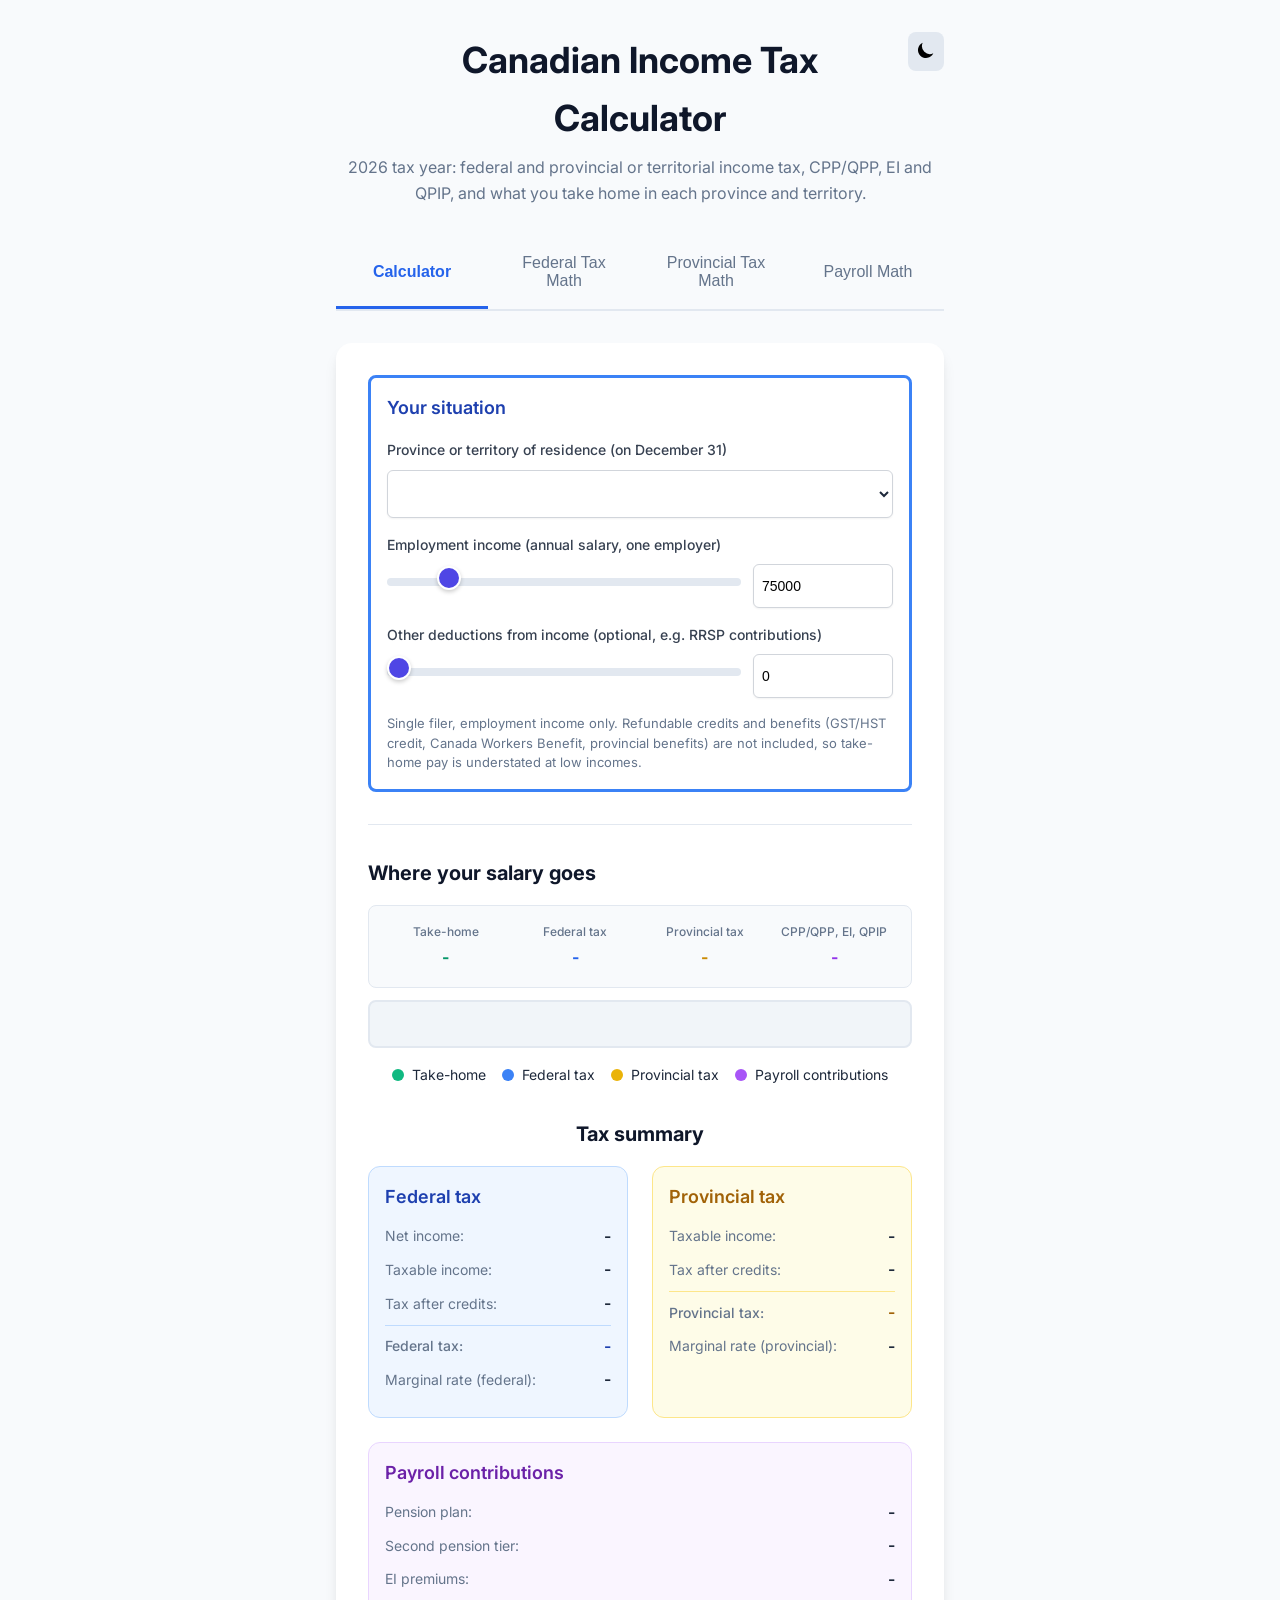
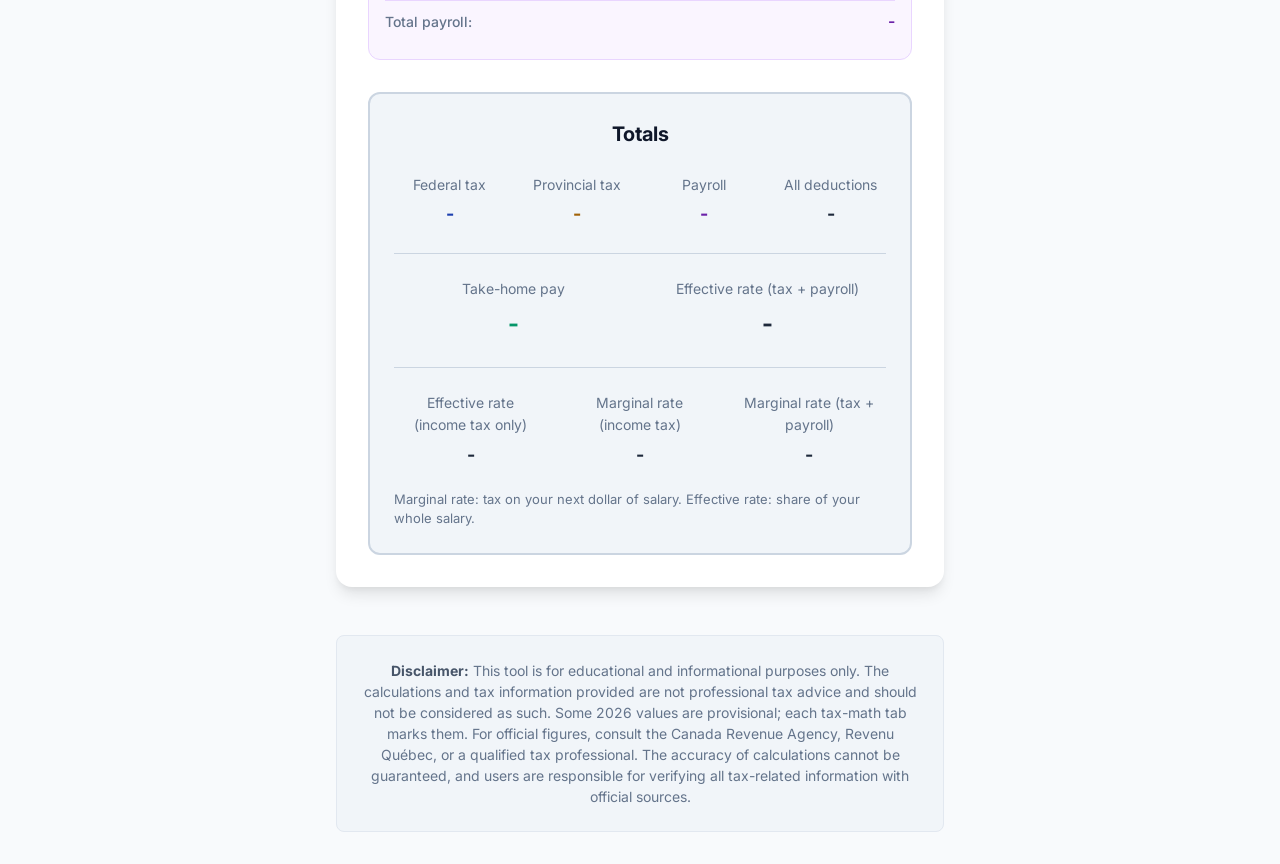
==== index.html @ 2ee5b30e "Rewrite the UI for the Canada 2026 calculator index.html, the UI modules and example.html are rebuil" ====
<!DOCTYPE html>
<html lang="en-CA">
<head>
    <meta charset="UTF-8">
    <meta name="viewport" content="width=device-width, initial-scale=1.0">
    <title>Canadian Income Tax Calculator, 2026 Tax Year</title>
    <link rel="icon" href="data:,">
    <link rel="stylesheet" href="styles.css">
    <link rel="preconnect" href="https://fonts.googleapis.com">
    <link rel="preconnect" href="https://fonts.gstatic.com" crossorigin>
    <link href="https://fonts.googleapis.com/css2?family=Inter:wght@400;500;600;700&display=swap" rel="stylesheet">
</head>
<body>

    <div class="container">

        <header class="header">
            <div class="absolute top-0 right-0">
                <button id="theme-toggle" class="theme-toggle" aria-label="Toggle dark mode">
                    <svg id="theme-toggle-dark-icon" class="w-5 h-5" fill="currentColor" viewBox="0 0 20 20" xmlns="http://www.w3.org/2000/svg">
                        <path d="M17.293 13.293A8 8 0 016.707 2.707a8.001 8.001 0 1010.586 10.586z"></path>
                    </svg>
                    <svg id="theme-toggle-light-icon" class="hidden" fill="currentColor" viewBox="0 0 20 20" xmlns="http://www.w3.org/2000/svg">
                        <path fill-rule="evenodd" d="M10 2a1 1 0 011 1v1a1 1 0 11-2 0V3a1 1 0 011-1zm4 8a4 4 0 11-8 0 4 4 0 018 0zm-.464 4.95l.707.707a1 1 0 001.414-1.414l-.707-.707a1 1 0 00-1.414 1.414zm2.12-10.607a1 1 0 010 1.414l-.706.707a1 1 0 11-1.414-1.414l.707-.707a1 1 0 011.414 0zM17 11a1 1 0 100-2h-1a1 1 0 100 2h1zm-7 4a1 1 0 011 1v1a1 1 0 11-2 0v-1a1 1 0 011-1zM5.05 6.464A1 1 0 106.465 5.05l-.708-.707a1 1 0 00-1.414 1.414l.707.707zm1.414 8.486l-.707.707a1 1 0 01-1.414-1.414l.707-.707a1 1 0 011.414 1.414zM4 11a1 1 0 100-2H3a1 1 0 000 2h1z" clip-rule="evenodd"></path>
                    </svg>
                </button>
            </div>
            <h1 class="main-title">Canadian Income Tax Calculator</h1>
            <p class="subtitle">2026 tax year: federal and provincial or territorial income tax, CPP/QPP, EI and QPIP, and what you take home in each province and territory.</p>
        </header>

        <!-- TAB NAVIGATION: ids are built from TAB_NAMES in js/tabManager.js -->
        <nav class="tab-navigation" role="tablist">
            <button id="calculator-tab" class="tab-button active" role="tab" aria-selected="true">Calculator</button>
            <button id="federal-math-tab" class="tab-button" role="tab" aria-selected="false">Federal Tax Math</button>
            <button id="provincial-math-tab" class="tab-button" role="tab" aria-selected="false">Provincial Tax Math</button>
            <button id="payroll-math-tab" class="tab-button" role="tab" aria-selected="false">Payroll Math</button>
        </nav>

        <main class="main-content">
            <div id="app-error" class="error-banner hidden" role="alert"></div>

            <!-- TAB: CALCULATOR -->
            <div id="calculator-content" class="tab-content active" role="tabpanel">
                <div class="controls-section">
                    <div class="tax-section federal-section">
                        <h3 class="section-title federal-title">Your situation</h3>

                        <div class="input-group">
                            <label for="province-select" class="control-label">Province or territory of residence (on December 31)</label>
                            <select id="province-select" class="select-input"></select>
                        </div>

                        <div class="input-group">
                            <label for="income-input" class="control-label">Employment income (annual salary, one employer)</label>
                            <div class="input-row">
                                <input id="income-slider" type="range" min="0" max="500000" step="1000" value="75000" class="slider" aria-label="Employment income slider">
                                <input id="income-input" type="number" min="0" step="1000" value="75000" class="number-input" inputmode="numeric">
                            </div>
                        </div>

                        <div class="input-group">
                            <label for="deductions-input" class="control-label">Other deductions from income (optional, e.g. RRSP contributions)</label>
                            <div class="input-row">
                                <input id="deductions-slider" type="range" min="0" max="100000" step="500" value="0" class="slider" aria-label="Other deductions slider">
                                <input id="deductions-input" type="number" min="0" step="500" value="0" class="number-input" inputmode="numeric">
                            </div>
                        </div>
                        <p class="note-text">Single filer, employment income only. Refundable credits and benefits (GST/HST credit, Canada Workers Benefit, provincial benefits) are not included, so take-home pay is understated at low incomes.</p>
                    </div>
                </div>

                <!-- VISUALIZATION -->
                <div class="visualization-section">
                    <h2 class="section-heading">Where your salary goes</h2>
                    <div class="percentage-display">
                        <div class="percentage-item">
                            <span class="percentage-label">Take-home</span>
                            <span id="pct-take-home" class="percentage-value">-</span>
                        </div>
                        <div class="percentage-item">
                            <span class="percentage-label">Federal tax</span>
                            <span id="pct-federal" class="percentage-value">-</span>
                        </div>
                        <div class="percentage-item">
                            <span id="pct-provincial-label" class="percentage-label">Provincial tax</span>
                            <span id="pct-provincial" class="percentage-value">-</span>
                        </div>
                        <div class="percentage-item">
                            <span class="percentage-label">CPP/QPP, EI, QPIP</span>
                            <span id="pct-payroll" class="percentage-value">-</span>
                        </div>
                    </div>
                    <div class="tax-bar-container">
                        <div id="bar-take-home" class="tax-bar bar-take-home" title="Take-home pay"></div>
                        <div id="bar-federal" class="tax-bar bar-federal" title="Federal tax"></div>
                        <div id="bar-provincial" class="tax-bar bar-provincial" title="Provincial or territorial tax"></div>
                        <div id="bar-payroll" class="tax-bar bar-payroll" title="Payroll contributions"></div>
                    </div>
                    <div class="legend">
                        <div class="legend-item"><span class="legend-color bar-take-home"></span>Take-home</div>
                        <div class="legend-item"><span class="legend-color bar-federal"></span>Federal tax</div>
                        <div class="legend-item"><span class="legend-color bar-provincial"></span><span id="legend-provincial-name">Provincial tax</span></div>
                        <div class="legend-item"><span class="legend-color bar-payroll"></span>Payroll contributions</div>
                    </div>
                </div>

                <!-- SUMMARY -->
                <div>
                    <h2 class="section-heading" style="text-align: center;">Tax summary</h2>
                    <div class="summary-grid">
                        <div class="summary-card federal-summary">
                            <h3 class="summary-title federal-title">Federal tax</h3>
                            <div class="summary-row">
                                <span class="summary-label">Net income:</span>
                                <span id="sum-fed-net-income" class="summary-value">-</span>
                            </div>
                            <div class="summary-row">
                                <span class="summary-label">Taxable income:</span>
                                <span id="sum-fed-taxable" class="summary-value">-</span>
                            </div>
                            <div class="summary-row">
                                <span class="summary-label">Tax after credits:</span>
                                <span id="sum-fed-after-credits" class="summary-value">-</span>
                            </div>
                            <div id="sum-fed-abatement-row" class="summary-row hidden">
                                <span class="summary-label">Quebec abatement:</span>
                                <span id="sum-fed-abatement" class="summary-value">-</span>
                            </div>
                            <div class="summary-row summary-divider federal-divider">
                                <span id="sum-fed-tax-label" class="summary-label summary-label-strong">Federal tax:</span>
                                <span id="sum-fed-tax" class="summary-value federal-title">-</span>
                            </div>
                            <div class="summary-row">
                                <span class="summary-label">Marginal rate (federal):</span>
                                <span id="sum-fed-marginal" class="summary-value">-</span>
                            </div>
                        </div>

                        <div class="summary-card provincial-summary">
                            <h3 id="sum-prov-title" class="summary-title provincial-title">Provincial tax</h3>
                            <div class="summary-row">
                                <span class="summary-label">Taxable income:</span>
                                <span id="sum-prov-taxable" class="summary-value">-</span>
                            </div>
                            <div class="summary-row">
                                <span class="summary-label">Tax after credits:</span>
                                <span id="sum-prov-after-credits" class="summary-value">-</span>
                            </div>
                            <div id="sum-prov-surtax-row" class="summary-row hidden">
                                <span class="summary-label">Surtax:</span>
                                <span id="sum-prov-surtax" class="summary-value">-</span>
                            </div>
                            <div id="sum-prov-reductions-list"></div>
                            <div id="sum-prov-health-row" class="summary-row hidden">
                                <span id="sum-prov-health-label" class="summary-label">Health premium:</span>
                                <span id="sum-prov-health" class="summary-value">-</span>
                            </div>
                            <div class="summary-row summary-divider provincial-divider">
                                <span id="sum-prov-tax-label" class="summary-label summary-label-strong">Provincial tax:</span>
                                <span id="sum-prov-tax" class="summary-value provincial-title">-</span>
                            </div>
                            <div class="summary-row">
                                <span class="summary-label">Marginal rate (provincial):</span>
                                <span id="sum-prov-marginal" class="summary-value">-</span>
                            </div>
                        </div>

                        <div class="summary-card payroll-summary">
                            <h3 class="summary-title payroll-title">Payroll contributions</h3>
                            <div class="summary-row">
                                <span id="sum-pension-label" class="summary-label">Pension plan:</span>
                                <span id="sum-pension" class="summary-value">-</span>
                            </div>
                            <div class="summary-row">
                                <span id="sum-pension2-label" class="summary-label">Second pension tier:</span>
                                <span id="sum-pension2" class="summary-value">-</span>
                            </div>
                            <div class="summary-row">
                                <span class="summary-label">EI premiums:</span>
                                <span id="sum-ei" class="summary-value">-</span>
                            </div>
                            <div id="sum-qpip-row" class="summary-row hidden">
                                <span class="summary-label">QPIP premiums:</span>
                                <span id="sum-qpip" class="summary-value">-</span>
                            </div>
                            <div class="summary-row summary-divider payroll-divider">
                                <span class="summary-label summary-label-strong">Total payroll:</span>
                                <span id="sum-payroll-total" class="summary-value payroll-title">-</span>
                            </div>
                        </div>
                    </div>

                    <div class="total-summary">
                        <h3 class="section-heading" style="text-align: center; margin-bottom: 1rem;">Totals</h3>
                        <div class="total-grid">
                            <div class="total-item">
                                <p class="total-label">Federal tax</p>
                                <p id="total-federal" class="total-value federal-title">-</p>
                            </div>
                            <div class="total-item">
                                <p id="total-provincial-label" class="total-label">Provincial tax</p>
                                <p id="total-provincial" class="total-value provincial-title">-</p>
                            </div>
                            <div class="total-item">
                                <p class="total-label">Payroll</p>
                                <p id="total-payroll" class="total-value payroll-title">-</p>
                            </div>
                            <div class="total-item">
                                <p class="total-label">All deductions</p>
                                <p id="total-deductions" class="total-value">-</p>
                            </div>
                        </div>
                        <div class="total-main">
                            <div class="total-main-item">
                                <p class="total-label">Take-home pay</p>
                                <p id="total-take-home" class="total-main-value take-home-value">-</p>
                            </div>
                            <div class="total-main-item">
                                <p class="total-label">Effective rate (tax + payroll)</p>
                                <p id="total-effective-rate" class="total-main-value">-</p>
                            </div>
                        </div>
                        <div class="total-grid rates-grid">
                            <div class="total-item">
                                <p class="total-label">Effective rate (income tax only)</p>
                                <p id="total-effective-income-tax-rate" class="total-value">-</p>
                            </div>
                            <div class="total-item">
                                <p class="total-label">Marginal rate (income tax)</p>
                                <p id="total-marginal-rate" class="total-value">-</p>
                            </div>
                            <div class="total-item">
                                <p class="total-label">Marginal rate (tax + payroll)</p>
                                <p id="total-marginal-rate-payroll" class="total-value">-</p>
                            </div>
                        </div>
                        <p class="note-text">Marginal rate: tax on your next dollar of salary. Effective rate: share of your whole salary.</p>
                    </div>
                </div>
            </div>

            <!-- TAB: FEDERAL TAX MATH -->
            <div id="federal-math-content" class="tab-content" role="tabpanel">
                <div class="math-section">
                    <h2 id="fed-math-title" class="section-heading" style="text-align: center;">Federal tax math</h2>
                    <div id="fed-flags" class="flag-note hidden"></div>
                    <div id="fed-steps" class="calculation-container"></div>

                    <div class="bracket-table-container federal-table">
                        <h3>Deductions from income</h3>
                        <div class="table-wrapper">
                            <table class="bracket-table">
                                <thead><tr><th>Deduction</th><th>Amount</th></tr></thead>
                                <tbody id="fed-deductions-table"></tbody>
                                <tfoot><tr class="total-row"><td><strong>Total</strong></td><td id="fed-deductions-total">-</td></tr></tfoot>
                            </table>
                        </div>
                    </div>

                    <div class="bracket-table-container federal-table">
                        <h3>Federal tax brackets</h3>
                        <div class="table-wrapper">
                            <table class="bracket-table">
                                <thead><tr><th>From</th><th>To</th><th>Rate</th><th>Income in bracket</th><th>Tax</th></tr></thead>
                                <tbody id="fed-bracket-table"></tbody>
                                <tfoot><tr class="total-row"><td colspan="3"><strong>Totals</strong></td><td id="fed-bracket-total-income">-</td><td id="fed-bracket-total-tax">-</td></tr></tfoot>
                            </table>
                        </div>
                    </div>

                    <div class="bracket-table-container federal-table">
                        <h3>Non-refundable tax credits</h3>
                        <div class="table-wrapper">
                            <table class="bracket-table">
                                <thead><tr><th>Credit</th><th>Amount</th><th>Rate</th><th>Credit</th></tr></thead>
                                <tbody id="fed-credits-table"></tbody>
                                <tfoot><tr class="total-row"><td colspan="3"><strong>Total credits</strong></td><td id="fed-credits-total">-</td></tr></tfoot>
                            </table>
                        </div>
                    </div>

                    <div id="fed-extras"></div>

                    <div class="total-summary">
                        <div class="total-main">
                            <div class="total-main-item">
                                <p class="total-label">Federal tax</p>
                                <p id="fed-net-tax" class="total-main-value federal-title">-</p>
                            </div>
                            <div class="total-main-item">
                                <p class="total-label">Federal marginal rate</p>
                                <p id="fed-marginal-rate" class="total-main-value">-</p>
                            </div>
                        </div>
                    </div>
                    <details class="sources-box">
                        <summary>Sources for the federal values</summary>
                        <ul id="fed-sources" class="sources-list"></ul>
                    </details>
                </div>
            </div>

            <!-- TAB: PROVINCIAL TAX MATH -->
            <div id="provincial-math-content" class="tab-content" role="tabpanel">
                <div class="math-section">
                    <h2 id="prov-math-title" class="section-heading" style="text-align: center;">Provincial tax math</h2>
                    <div id="prov-flags" class="flag-note hidden"></div>
                    <div id="prov-steps" class="calculation-container provincial-container"></div>

                    <div class="bracket-table-container provincial-table">
                        <h3>Deductions from income</h3>
                        <div class="table-wrapper">
                            <table class="bracket-table">
                                <thead><tr><th>Deduction</th><th>Amount</th></tr></thead>
                                <tbody id="prov-deductions-table"></tbody>
                                <tfoot><tr class="total-row"><td><strong>Total</strong></td><td id="prov-deductions-total">-</td></tr></tfoot>
                            </table>
                        </div>
                    </div>

                    <div class="bracket-table-container provincial-table">
                        <h3>Tax brackets</h3>
                        <div class="table-wrapper">
                            <table class="bracket-table">
                                <thead><tr><th>From</th><th>To</th><th>Rate</th><th>Income in bracket</th><th>Tax</th></tr></thead>
                                <tbody id="prov-bracket-table"></tbody>
                                <tfoot><tr class="total-row"><td colspan="3"><strong>Totals</strong></td><td id="prov-bracket-total-income">-</td><td id="prov-bracket-total-tax">-</td></tr></tfoot>
                            </table>
                        </div>
                    </div>

                    <div class="bracket-table-container provincial-table">
                        <h3>Non-refundable tax credits</h3>
                        <div class="table-wrapper">
                            <table class="bracket-table">
                                <thead><tr><th>Credit</th><th>Amount</th><th>Rate</th><th>Credit</th></tr></thead>
                                <tbody id="prov-credits-table"></tbody>
                                <tfoot><tr class="total-row"><td colspan="3"><strong>Total credits</strong></td><td id="prov-credits-total">-</td></tr></tfoot>
                            </table>
                        </div>
                    </div>

                    <div id="prov-extras"></div>

                    <div class="total-summary">
                        <div class="total-main">
                            <div class="total-main-item">
                                <p class="total-label">Provincial or territorial tax</p>
                                <p id="prov-net-tax" class="total-main-value provincial-title">-</p>
                            </div>
                            <div class="total-main-item">
                                <p class="total-label">Provincial marginal rate</p>
                                <p id="prov-marginal-rate" class="total-main-value">-</p>
                            </div>
                        </div>
                    </div>
                    <details class="sources-box">
                        <summary>Sources for the provincial values</summary>
                        <ul id="prov-sources" class="sources-list"></ul>
                    </details>
                </div>
            </div>

            <!-- TAB: PAYROLL MATH -->
            <div id="payroll-math-content" class="tab-content" role="tabpanel">
                <div class="math-section">
                    <h2 id="payroll-math-title" class="section-heading" style="text-align: center;">Payroll math</h2>
                    <div id="payroll-flags" class="flag-note hidden"></div>
                    <div id="payroll-steps" class="calculation-container payroll-container"></div>
                    <div class="total-summary">
                        <div class="total-main">
                            <div class="total-main-item">
                                <p class="total-label">Total payroll contributions</p>
                                <p id="payroll-total" class="total-main-value payroll-title">-</p>
                            </div>
                            <div class="total-main-item">
                                <p class="total-label">Payroll marginal rate</p>
                                <p id="payroll-marginal-rate" class="total-main-value">-</p>
                            </div>
                        </div>
                    </div>
                    <p class="note-text">Employee share only, one employer, full year. Enhanced CPP/QPP and CPP2/QPP2 contributions are deducted from income; base contributions and EI/QPIP premiums are claimed as credits where the jurisdiction allows.</p>
                    <details class="sources-box">
                        <summary>Sources for the payroll values</summary>
                        <ul id="payroll-sources" class="sources-list"></ul>
                    </details>
                </div>
            </div>
        </main>

        <footer class="disclaimer-section">
            <div class="disclaimer-content">
                <p class="disclaimer-text">
                    <strong>Disclaimer:</strong> This tool is for educational and informational purposes only. The calculations and tax information provided are not professional tax advice and should not be considered as such. Some 2026 values are provisional; each tax-math tab marks them. For official figures, consult the Canada Revenue Agency, Revenu Québec, or a qualified tax professional. The accuracy of calculations cannot be guaranteed, and users are responsible for verifying all tax-related information with official sources.
                </p>
            </div>
        </footer>
    </div>

    <script type="module" src="js/main.js"></script>
</body>
</html>
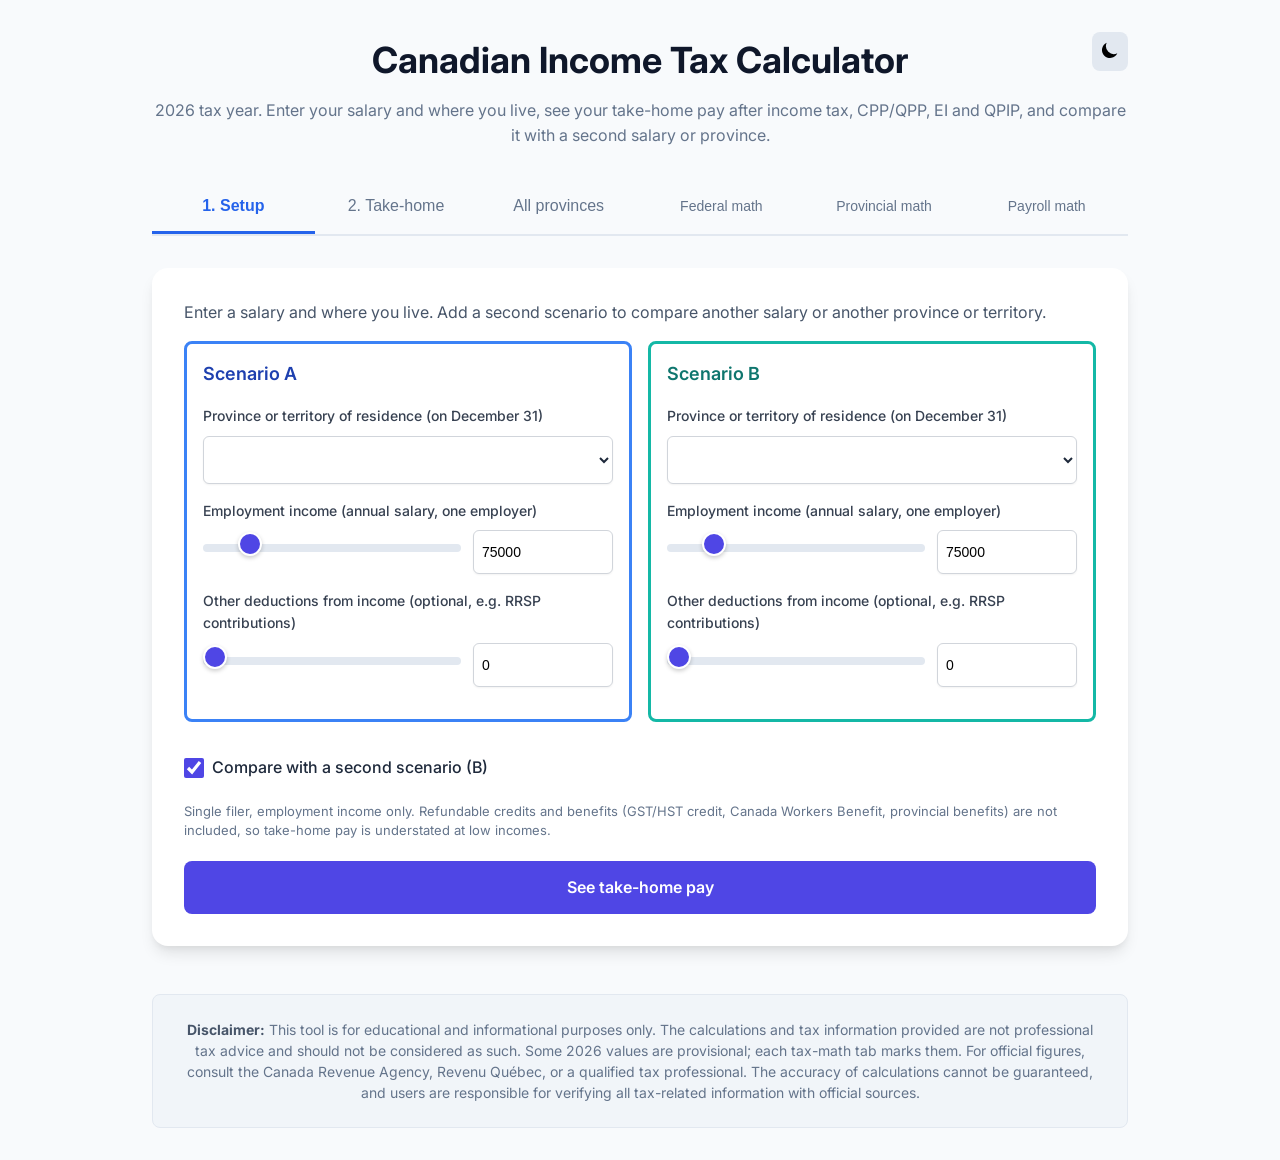
==== commit fd38be53: "Reorganize the page into setup and output with an A/B comparison The page now follows the question i" ====
--- a/index.html
+++ b/index.html
@@ -26,220 +26,172 @@
                 </button>
             </div>
             <h1 class="main-title">Canadian Income Tax Calculator</h1>
-            <p class="subtitle">2026 tax year: federal and provincial or territorial income tax, CPP/QPP, EI and QPIP, and what you take home in each province and territory.</p>
+            <p class="subtitle">2026 tax year. Enter your salary and where you live, see your take-home pay after income tax, CPP/QPP, EI and QPIP, and compare it with a second salary or province.</p>
         </header>
 
         <!-- TAB NAVIGATION: ids are built from TAB_NAMES in js/tabManager.js -->
         <nav class="tab-navigation" role="tablist">
-            <button id="calculator-tab" class="tab-button active" role="tab" aria-selected="true">Calculator</button>
-            <button id="federal-math-tab" class="tab-button" role="tab" aria-selected="false">Federal Tax Math</button>
-            <button id="provincial-math-tab" class="tab-button" role="tab" aria-selected="false">Provincial Tax Math</button>
-            <button id="payroll-math-tab" class="tab-button" role="tab" aria-selected="false">Payroll Math</button>
+            <button id="setup-tab" class="tab-button active" role="tab" aria-selected="true">1. Setup</button>
+            <button id="output-tab" class="tab-button" role="tab" aria-selected="false">2. Take-home</button>
+            <button id="provinces-tab" class="tab-button" role="tab" aria-selected="false">All provinces</button>
+            <button id="federal-math-tab" class="tab-button tab-secondary" role="tab" aria-selected="false">Federal math</button>
+            <button id="provincial-math-tab" class="tab-button tab-secondary" role="tab" aria-selected="false">Provincial math</button>
+            <button id="payroll-math-tab" class="tab-button tab-secondary" role="tab" aria-selected="false">Payroll math</button>
         </nav>
 
         <main class="main-content">
             <div id="app-error" class="error-banner hidden" role="alert"></div>
 
-            <!-- TAB: CALCULATOR -->
-            <div id="calculator-content" class="tab-content active" role="tabpanel">
-                <div class="controls-section">
-                    <div class="tax-section federal-section">
-                        <h3 class="section-title federal-title">Your situation</h3>
-
-                        <div class="input-group">
-                            <label for="province-select" class="control-label">Province or territory of residence (on December 31)</label>
-                            <select id="province-select" class="select-input"></select>
-                        </div>
-
-                        <div class="input-group">
-                            <label for="income-input" class="control-label">Employment income (annual salary, one employer)</label>
+            <div id="math-switch" class="math-switch hidden" role="group" aria-label="Scenario explained on this tab">
+                <span class="math-switch-label">Explain:</span>
+                <button id="math-switch-a" type="button" class="math-switch-button active" aria-pressed="true">Scenario A</button>
+                <button id="math-switch-b" type="button" class="math-switch-button" aria-pressed="false">Scenario B</button>
+            </div>
+
+            <!-- TAB: SETUP -->
+            <div id="setup-content" class="tab-content active" role="tabpanel">
+                <p class="setup-intro">Enter a salary and where you live. Add a second scenario to compare another salary or another province or territory.</p>
+                <div class="scenario-grid">
+                    <div class="tax-section federal-section scenario-card">
+                        <h3 class="section-title federal-title">Scenario A</h3>
+                        <div class="input-group">
+                            <label for="a-province-select" class="control-label">Province or territory of residence (on December 31)</label>
+                            <select id="a-province-select" class="select-input"></select>
+                        </div>
+                        <div class="input-group">
+                            <label for="a-income-input" class="control-label">Employment income (annual salary, one employer)</label>
                             <div class="input-row">
-                                <input id="income-slider" type="range" min="0" max="500000" step="1000" value="75000" class="slider" aria-label="Employment income slider">
-                                <input id="income-input" type="number" min="0" step="1000" value="75000" class="number-input" inputmode="numeric">
-                            </div>
-                        </div>
-
-                        <div class="input-group">
-                            <label for="deductions-input" class="control-label">Other deductions from income (optional, e.g. RRSP contributions)</label>
+                                <input id="a-income-slider" type="range" min="0" max="500000" step="1000" value="75000" class="slider" aria-label="Scenario A salary slider">
+                                <input id="a-income-input" type="number" min="0" step="1000" value="75000" class="number-input" inputmode="numeric">
+                            </div>
+                        </div>
+                        <div class="input-group">
+                            <label for="a-deductions-input" class="control-label">Other deductions from income (optional, e.g. RRSP contributions)</label>
                             <div class="input-row">
-                                <input id="deductions-slider" type="range" min="0" max="100000" step="500" value="0" class="slider" aria-label="Other deductions slider">
-                                <input id="deductions-input" type="number" min="0" step="500" value="0" class="number-input" inputmode="numeric">
-                            </div>
-                        </div>
-                        <p class="note-text">Single filer, employment income only. Refundable credits and benefits (GST/HST credit, Canada Workers Benefit, provincial benefits) are not included, so take-home pay is understated at low incomes.</p>
-                    </div>
-                </div>
-
-                <!-- VISUALIZATION -->
+                                <input id="a-deductions-slider" type="range" min="0" max="100000" step="500" value="0" class="slider" aria-label="Scenario A deductions slider">
+                                <input id="a-deductions-input" type="number" min="0" step="500" value="0" class="number-input" inputmode="numeric">
+                            </div>
+                        </div>
+                    </div>
+
+                    <div id="scenario-b-card" class="tax-section scenario-card scenario-b">
+                        <h3 class="section-title scenario-b-title">Scenario B</h3>
+                        <div class="input-group">
+                            <label for="b-province-select" class="control-label">Province or territory of residence (on December 31)</label>
+                            <select id="b-province-select" class="select-input"></select>
+                        </div>
+                        <div class="input-group">
+                            <label for="b-income-input" class="control-label">Employment income (annual salary, one employer)</label>
+                            <div class="input-row">
+                                <input id="b-income-slider" type="range" min="0" max="500000" step="1000" value="75000" class="slider" aria-label="Scenario B salary slider">
+                                <input id="b-income-input" type="number" min="0" step="1000" value="75000" class="number-input" inputmode="numeric">
+                            </div>
+                        </div>
+                        <div class="input-group">
+                            <label for="b-deductions-input" class="control-label">Other deductions from income (optional, e.g. RRSP contributions)</label>
+                            <div class="input-row">
+                                <input id="b-deductions-slider" type="range" min="0" max="100000" step="500" value="0" class="slider" aria-label="Scenario B deductions slider">
+                                <input id="b-deductions-input" type="number" min="0" step="500" value="0" class="number-input" inputmode="numeric">
+                            </div>
+                        </div>
+                    </div>
+                </div>
+
+                <label class="compare-toggle-row">
+                    <input id="compare-toggle" type="checkbox" checked>
+                    <span>Compare with a second scenario (B)</span>
+                </label>
+                <p class="note-text">Single filer, employment income only. Refundable credits and benefits (GST/HST credit, Canada Workers Benefit, provincial benefits) are not included, so take-home pay is understated at low incomes.</p>
+                <button id="setup-to-output" type="button" class="primary-button">See take-home pay</button>
+            </div>
+
+            <!-- TAB: OUTPUT -->
+            <div id="output-content" class="tab-content" role="tabpanel">
+                <div class="headline-grid">
+                    <div class="headline-card headline-a">
+                        <p id="out-a-label" class="headline-label">Scenario A</p>
+                        <p id="out-a-take-home" class="headline-value">-</p>
+                        <p class="headline-sub"><span id="out-a-take-home-month">-</span> a month</p>
+                    </div>
+                    <div id="out-b-headline" class="headline-card headline-b">
+                        <p id="out-b-label" class="headline-label">Scenario B</p>
+                        <p id="out-b-take-home" class="headline-value">-</p>
+                        <p class="headline-sub"><span id="out-b-take-home-month">-</span> a month</p>
+                    </div>
+                    <div id="out-diff-headline" class="headline-card headline-diff">
+                        <p class="headline-label">Difference (B − A)</p>
+                        <p id="out-diff-take-home" class="headline-value">-</p>
+                        <p class="headline-sub"><span id="out-diff-take-home-month">-</span> a month</p>
+                    </div>
+                </div>
+                <p id="out-diff-sentence" class="diff-sentence">-</p>
+
                 <div class="visualization-section">
-                    <h2 class="section-heading">Where your salary goes</h2>
-                    <div class="percentage-display">
-                        <div class="percentage-item">
-                            <span class="percentage-label">Take-home</span>
-                            <span id="pct-take-home" class="percentage-value">-</span>
-                        </div>
-                        <div class="percentage-item">
-                            <span class="percentage-label">Federal tax</span>
-                            <span id="pct-federal" class="percentage-value">-</span>
-                        </div>
-                        <div class="percentage-item">
-                            <span id="pct-provincial-label" class="percentage-label">Provincial tax</span>
-                            <span id="pct-provincial" class="percentage-value">-</span>
-                        </div>
-                        <div class="percentage-item">
-                            <span class="percentage-label">CPP/QPP, EI, QPIP</span>
-                            <span id="pct-payroll" class="percentage-value">-</span>
-                        </div>
-                    </div>
-                    <div class="tax-bar-container">
-                        <div id="bar-take-home" class="tax-bar bar-take-home" title="Take-home pay"></div>
-                        <div id="bar-federal" class="tax-bar bar-federal" title="Federal tax"></div>
-                        <div id="bar-provincial" class="tax-bar bar-provincial" title="Provincial or territorial tax"></div>
-                        <div id="bar-payroll" class="tax-bar bar-payroll" title="Payroll contributions"></div>
-                    </div>
+                    <h2 class="section-heading">Where each salary goes</h2>
+                    <div id="out-bars" class="bars-stack"></div>
                     <div class="legend">
                         <div class="legend-item"><span class="legend-color bar-take-home"></span>Take-home</div>
                         <div class="legend-item"><span class="legend-color bar-federal"></span>Federal tax</div>
-                        <div class="legend-item"><span class="legend-color bar-provincial"></span><span id="legend-provincial-name">Provincial tax</span></div>
+                        <div class="legend-item"><span class="legend-color bar-provincial"></span><span id="out-legend-provincial">Provincial or territorial tax</span></div>
                         <div class="legend-item"><span class="legend-color bar-payroll"></span>Payroll contributions</div>
                     </div>
                 </div>
 
-                <!-- SUMMARY -->
-                <div>
-                    <h2 class="section-heading" style="text-align: center;">Tax summary</h2>
-                    <div class="summary-grid">
-                        <div class="summary-card federal-summary">
-                            <h3 class="summary-title federal-title">Federal tax</h3>
-                            <div class="summary-row">
-                                <span class="summary-label">Net income:</span>
-                                <span id="sum-fed-net-income" class="summary-value">-</span>
-                            </div>
-                            <div class="summary-row">
-                                <span class="summary-label">Taxable income:</span>
-                                <span id="sum-fed-taxable" class="summary-value">-</span>
-                            </div>
-                            <div class="summary-row">
-                                <span class="summary-label">Tax after credits:</span>
-                                <span id="sum-fed-after-credits" class="summary-value">-</span>
-                            </div>
-                            <div id="sum-fed-abatement-row" class="summary-row hidden">
-                                <span class="summary-label">Quebec abatement:</span>
-                                <span id="sum-fed-abatement" class="summary-value">-</span>
-                            </div>
-                            <div class="summary-row summary-divider federal-divider">
-                                <span id="sum-fed-tax-label" class="summary-label summary-label-strong">Federal tax:</span>
-                                <span id="sum-fed-tax" class="summary-value federal-title">-</span>
-                            </div>
-                            <div class="summary-row">
-                                <span class="summary-label">Marginal rate (federal):</span>
-                                <span id="sum-fed-marginal" class="summary-value">-</span>
-                            </div>
-                        </div>
-
-                        <div class="summary-card provincial-summary">
-                            <h3 id="sum-prov-title" class="summary-title provincial-title">Provincial tax</h3>
-                            <div class="summary-row">
-                                <span class="summary-label">Taxable income:</span>
-                                <span id="sum-prov-taxable" class="summary-value">-</span>
-                            </div>
-                            <div class="summary-row">
-                                <span class="summary-label">Tax after credits:</span>
-                                <span id="sum-prov-after-credits" class="summary-value">-</span>
-                            </div>
-                            <div id="sum-prov-surtax-row" class="summary-row hidden">
-                                <span class="summary-label">Surtax:</span>
-                                <span id="sum-prov-surtax" class="summary-value">-</span>
-                            </div>
-                            <div id="sum-prov-reductions-list"></div>
-                            <div id="sum-prov-health-row" class="summary-row hidden">
-                                <span id="sum-prov-health-label" class="summary-label">Health premium:</span>
-                                <span id="sum-prov-health" class="summary-value">-</span>
-                            </div>
-                            <div class="summary-row summary-divider provincial-divider">
-                                <span id="sum-prov-tax-label" class="summary-label summary-label-strong">Provincial tax:</span>
-                                <span id="sum-prov-tax" class="summary-value provincial-title">-</span>
-                            </div>
-                            <div class="summary-row">
-                                <span class="summary-label">Marginal rate (provincial):</span>
-                                <span id="sum-prov-marginal" class="summary-value">-</span>
-                            </div>
-                        </div>
-
-                        <div class="summary-card payroll-summary">
-                            <h3 class="summary-title payroll-title">Payroll contributions</h3>
-                            <div class="summary-row">
-                                <span id="sum-pension-label" class="summary-label">Pension plan:</span>
-                                <span id="sum-pension" class="summary-value">-</span>
-                            </div>
-                            <div class="summary-row">
-                                <span id="sum-pension2-label" class="summary-label">Second pension tier:</span>
-                                <span id="sum-pension2" class="summary-value">-</span>
-                            </div>
-                            <div class="summary-row">
-                                <span class="summary-label">EI premiums:</span>
-                                <span id="sum-ei" class="summary-value">-</span>
-                            </div>
-                            <div id="sum-qpip-row" class="summary-row hidden">
-                                <span class="summary-label">QPIP premiums:</span>
-                                <span id="sum-qpip" class="summary-value">-</span>
-                            </div>
-                            <div class="summary-row summary-divider payroll-divider">
-                                <span class="summary-label summary-label-strong">Total payroll:</span>
-                                <span id="sum-payroll-total" class="summary-value payroll-title">-</span>
-                            </div>
-                        </div>
-                    </div>
-
-                    <div class="total-summary">
-                        <h3 class="section-heading" style="text-align: center; margin-bottom: 1rem;">Totals</h3>
-                        <div class="total-grid">
-                            <div class="total-item">
-                                <p class="total-label">Federal tax</p>
-                                <p id="total-federal" class="total-value federal-title">-</p>
-                            </div>
-                            <div class="total-item">
-                                <p id="total-provincial-label" class="total-label">Provincial tax</p>
-                                <p id="total-provincial" class="total-value provincial-title">-</p>
-                            </div>
-                            <div class="total-item">
-                                <p class="total-label">Payroll</p>
-                                <p id="total-payroll" class="total-value payroll-title">-</p>
-                            </div>
-                            <div class="total-item">
-                                <p class="total-label">All deductions</p>
-                                <p id="total-deductions" class="total-value">-</p>
-                            </div>
-                        </div>
-                        <div class="total-main">
-                            <div class="total-main-item">
-                                <p class="total-label">Take-home pay</p>
-                                <p id="total-take-home" class="total-main-value take-home-value">-</p>
-                            </div>
-                            <div class="total-main-item">
-                                <p class="total-label">Effective rate (tax + payroll)</p>
-                                <p id="total-effective-rate" class="total-main-value">-</p>
-                            </div>
-                        </div>
-                        <div class="total-grid rates-grid">
-                            <div class="total-item">
-                                <p class="total-label">Effective rate (income tax only)</p>
-                                <p id="total-effective-income-tax-rate" class="total-value">-</p>
-                            </div>
-                            <div class="total-item">
-                                <p class="total-label">Marginal rate (income tax)</p>
-                                <p id="total-marginal-rate" class="total-value">-</p>
-                            </div>
-                            <div class="total-item">
-                                <p class="total-label">Marginal rate (tax + payroll)</p>
-                                <p id="total-marginal-rate-payroll" class="total-value">-</p>
-                            </div>
-                        </div>
-                        <p class="note-text">Marginal rate: tax on your next dollar of salary. Effective rate: share of your whole salary.</p>
-                    </div>
-                </div>
-            </div>
-
+                <div class="bracket-table-container compare-table-container">
+                    <h3>Side by side</h3>
+                    <div class="table-wrapper">
+                        <table class="bracket-table compare-table">
+                            <thead>
+                                <tr>
+                                    <th scope="col">Item</th>
+                                    <th id="out-th-a" scope="col">A</th>
+                                    <th id="out-th-b" scope="col">B</th>
+                                    <th id="out-th-diff" scope="col">B − A</th>
+                                </tr>
+                            </thead>
+                            <tbody id="out-table-body"></tbody>
+                        </table>
+                    </div>
+                </div>
+                <p class="note-text">Marginal rate: tax on your next dollar of salary. Effective rate: share of your whole salary. The Federal, Provincial and Payroll math tabs show every step.</p>
+                <!-- UI-3: "Verify these numbers" (official source links per jurisdiction) goes here. -->
+            </div>
+
+            <!-- TAB: ALL PROVINCES -->
+            <div id="provinces-content" class="tab-content" role="tabpanel">
+                <h2 id="provinces-title" class="section-heading" style="text-align: center;">All provinces and territories</h2>
+                <div class="bracket-table-container">
+                    <div class="table-wrapper">
+                        <table id="provinces-table" class="bracket-table provinces-table">
+                            <thead>
+                                <tr>
+                                    <th scope="col"><button type="button" class="sort-button" data-sort="name">Province or territory</button></th>
+                                    <th scope="col"><button type="button" class="sort-button" data-sort="incomeTax">Income tax</button></th>
+                                    <th scope="col"><button type="button" class="sort-button" data-sort="payroll">Payroll</button></th>
+                                    <th scope="col" aria-sort="descending"><button type="button" class="sort-button" data-sort="takeHome">Take-home</button></th>
+                                    <th scope="col"><button type="button" class="sort-button" data-sort="effectiveRate">Effective rate</button></th>
+                                    <th scope="col"><button type="button" class="sort-button" data-sort="marginalRate">Marginal rate</button></th>
+                                </tr>
+                            </thead>
+                            <tbody id="provinces-table-body"></tbody>
+                        </table>
+                    </div>
+                </div>
+                <p class="note-text">Same salary and deductions as Scenario A in every province and territory. Quebec uses QPP, QPIP and the Quebec EI rate. Effective rate includes payroll; marginal rate is income tax only. Click a column heading to sort.</p>
+
+                <div class="bracket-table-container">
+                    <h3>Sales tax (cost-of-living context)</h3>
+                    <div class="table-wrapper">
+                        <table class="bracket-table sales-tax-table">
+                            <thead>
+                                <tr><th scope="col">Province or territory</th><th scope="col">GST</th><th scope="col">PST / QST</th><th scope="col">HST</th><th scope="col">Combined</th><th scope="col">Basis</th></tr>
+                            </thead>
+                            <tbody id="sales-tax-body"></tbody>
+                        </table>
+                    </div>
+                </div>
+                <p class="note-text">General rates on most purchases; some goods are exempt or taxed differently. Hover a Basis cell for the full note. No spending model is applied.</p>
+            </div>
             <!-- TAB: FEDERAL TAX MATH -->
             <div id="federal-math-content" class="tab-content" role="tabpanel">
                 <div class="math-section">
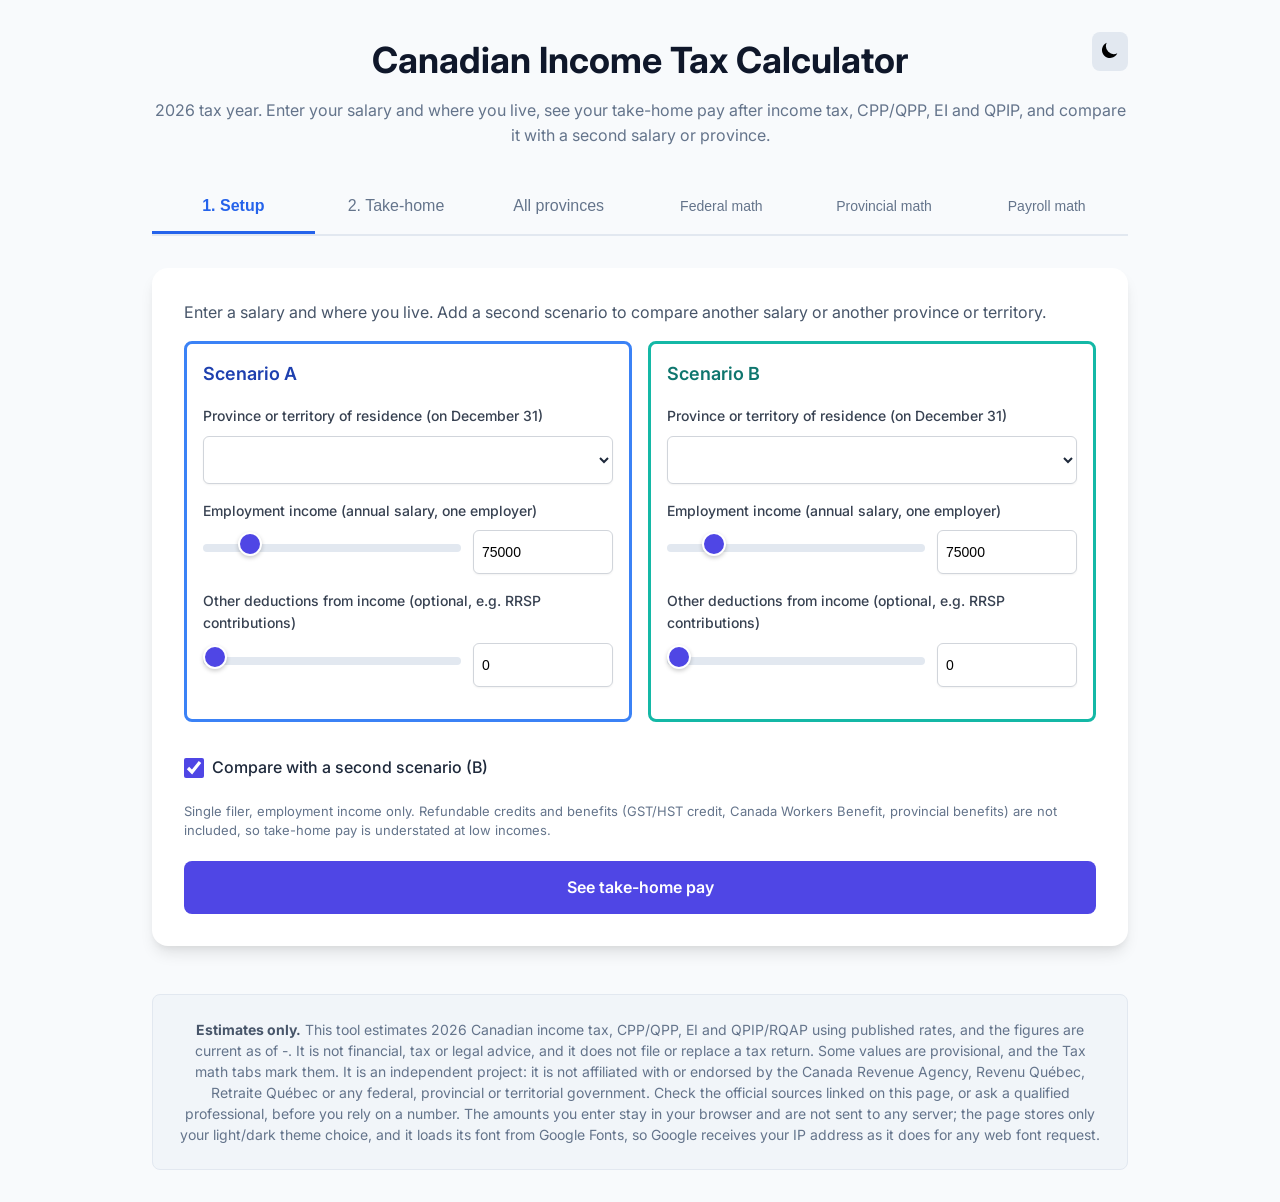
==== commit 2325cb76: "Link every figure to its official source and add the disclaimer Rows on the page that come from the " ====
--- a/index.html
+++ b/index.html
@@ -107,6 +107,7 @@
 
             <!-- TAB: OUTPUT -->
             <div id="output-content" class="tab-content" role="tabpanel">
+                <p class="edit-inputs-row"><button id="out-edit-inputs" type="button" class="link-button">&larr; Edit inputs</button></p>
                 <div class="headline-grid">
                     <div class="headline-card headline-a">
                         <p id="out-a-label" class="headline-label">Scenario A</p>
@@ -125,6 +126,7 @@
                     </div>
                 </div>
                 <p id="out-diff-sentence" class="diff-sentence">-</p>
+                <p class="note-text estimate-line">Estimate for the 2026 tax year, not financial, tax or legal advice; verify against the official sources linked under each rate.</p>
 
                 <div class="visualization-section">
                     <h2 class="section-heading">Where each salary goes</h2>
@@ -154,7 +156,12 @@
                     </div>
                 </div>
                 <p class="note-text">Marginal rate: tax on your next dollar of salary. Effective rate: share of your whole salary. The Federal, Provincial and Payroll math tabs show every step.</p>
-                <!-- UI-3: "Verify these numbers" (official source links per jurisdiction) goes here. -->
+
+                <section class="verify-section" aria-labelledby="verify-heading">
+                    <h2 id="verify-heading" class="section-heading">Verify these numbers</h2>
+                    <p class="note-text">Every rate, threshold and amount here comes from the pages below, and each one is also linked next to the figure it supports. Open the official page and compare before you rely on a number. Some government sites block automated tools but open in a normal browser. Pages marked as cross-checks are third-party, not official.</p>
+                    <div id="verify-list" class="verify-grid"></div>
+                </section>
             </div>
 
             <!-- TAB: ALL PROVINCES -->
@@ -344,7 +351,14 @@
         <footer class="disclaimer-section">
             <div class="disclaimer-content">
                 <p class="disclaimer-text">
-                    <strong>Disclaimer:</strong> This tool is for educational and informational purposes only. The calculations and tax information provided are not professional tax advice and should not be considered as such. Some 2026 values are provisional; each tax-math tab marks them. For official figures, consult the Canada Revenue Agency, Revenu Québec, or a qualified tax professional. The accuracy of calculations cannot be guaranteed, and users are responsible for verifying all tax-related information with official sources.
+                    <strong>Estimates only.</strong> This tool estimates 2026 Canadian income tax, CPP/QPP, EI and QPIP/RQAP using published rates, and the
+                    figures are current as of <span id="footer-as-of">-</span>. It is not financial, tax or legal advice, and it does not file
+                    or replace a tax return. Some values are provisional, and the Tax math tabs mark them. It is an independent project: it is not
+                    affiliated with or endorsed by the Canada Revenue Agency, Revenu Québec, Retraite Québec or any federal, provincial or
+                    territorial government. Check the official sources linked on this page, or ask a qualified professional, before you
+                    rely on a number. The amounts you enter stay in your browser and are not sent to any server; the page stores only your
+                    light/dark theme choice, and it loads its font from Google Fonts, so Google receives your IP address as it does for any
+                    web font request.
                 </p>
             </div>
         </footer>
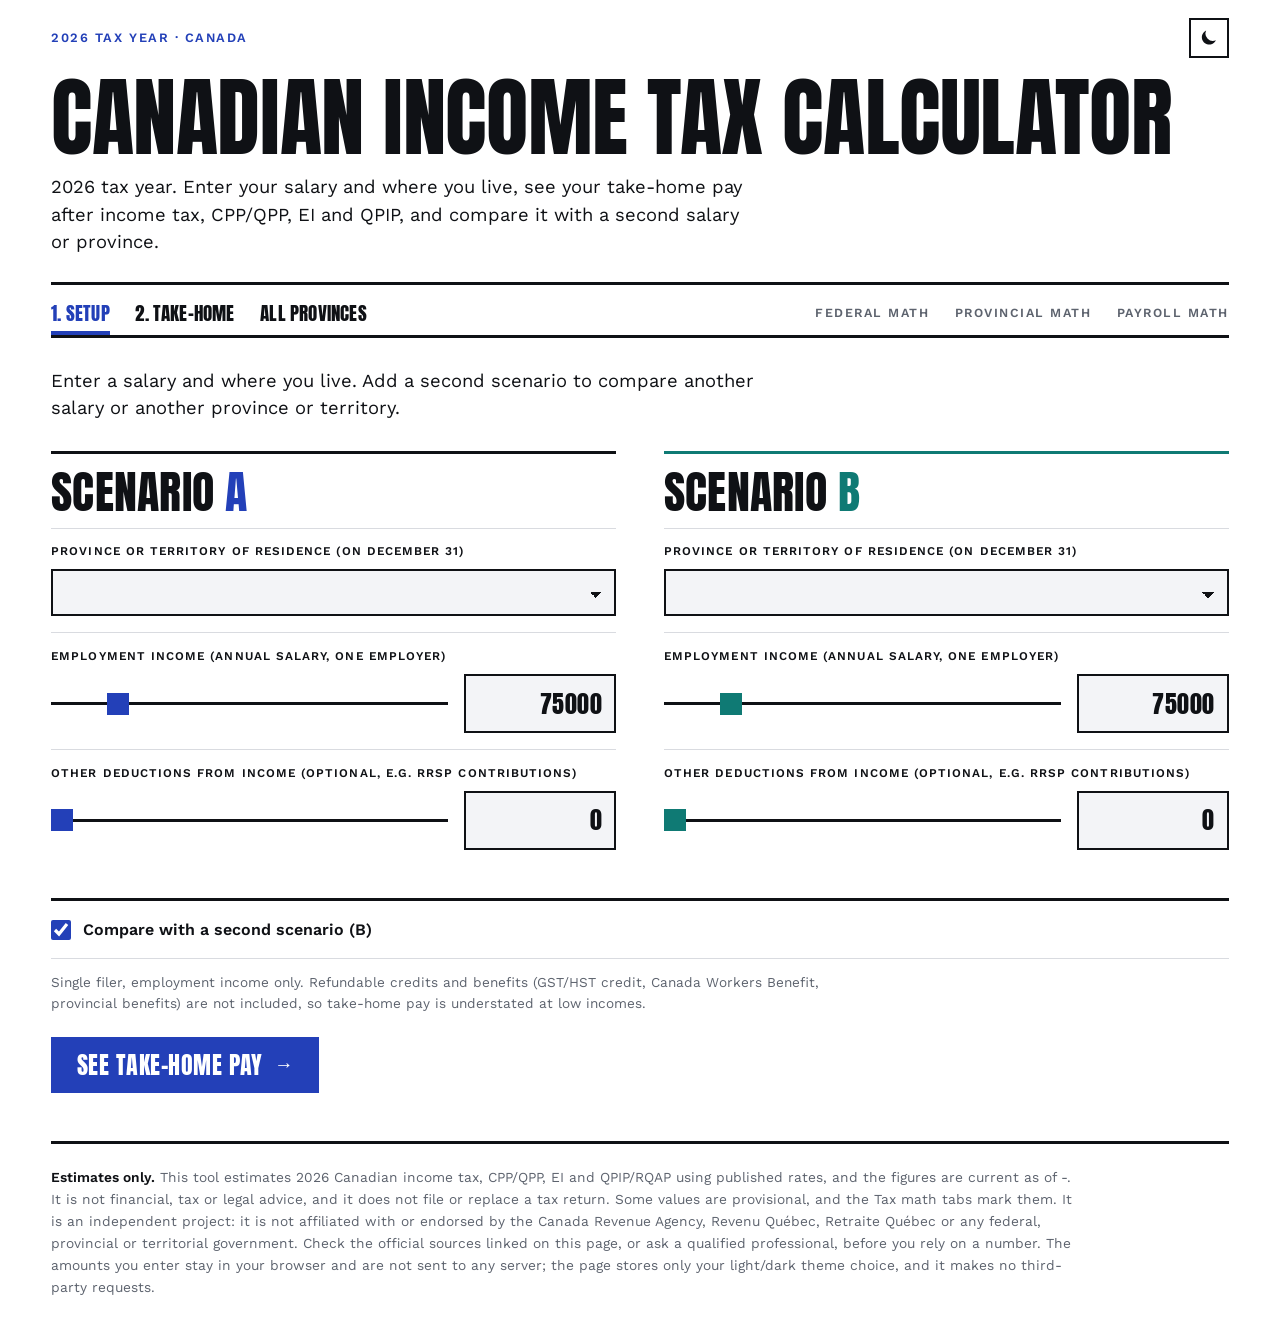
==== commit 909212d5: "Restyle in the aaddrick.com design system and self-host the fonts The page now uses the "Broadside N" ====
--- a/index.html
+++ b/index.html
@@ -6,21 +6,22 @@
     <title>Canadian Income Tax Calculator, 2026 Tax Year</title>
     <link rel="icon" href="data:,">
     <link rel="stylesheet" href="styles.css">
-    <link rel="preconnect" href="https://fonts.googleapis.com">
-    <link rel="preconnect" href="https://fonts.gstatic.com" crossorigin>
-    <link href="https://fonts.googleapis.com/css2?family=Inter:wght@400;500;600;700&display=swap" rel="stylesheet">
+    <link rel="preload" href="fonts/anton-400.woff2" as="font" type="font/woff2" crossorigin>
+    <!-- Apply the saved theme before first paint (same rule and key as js/themeManager.js). -->
+    <script>try{var t=localStorage.getItem('theme');if(t==='dark'||(!t&&window.matchMedia('(prefers-color-scheme: dark)').matches))document.documentElement.classList.add('dark');}catch(e){}</script>
 </head>
 <body>
 
     <div class="container">
 
         <header class="header">
-            <div class="absolute top-0 right-0">
-                <button id="theme-toggle" class="theme-toggle" aria-label="Toggle dark mode">
-                    <svg id="theme-toggle-dark-icon" class="w-5 h-5" fill="currentColor" viewBox="0 0 20 20" xmlns="http://www.w3.org/2000/svg">
+            <div class="head-bar">
+                <p class="kicker">2026 tax year &middot; Canada</p>
+                <button id="theme-toggle" class="theme-toggle" type="button" aria-label="Toggle dark mode">
+                    <svg id="theme-toggle-dark-icon" aria-hidden="true" fill="currentColor" viewBox="0 0 20 20" xmlns="http://www.w3.org/2000/svg">
                         <path d="M17.293 13.293A8 8 0 016.707 2.707a8.001 8.001 0 1010.586 10.586z"></path>
                     </svg>
-                    <svg id="theme-toggle-light-icon" class="hidden" fill="currentColor" viewBox="0 0 20 20" xmlns="http://www.w3.org/2000/svg">
+                    <svg id="theme-toggle-light-icon" class="hidden" aria-hidden="true" fill="currentColor" viewBox="0 0 20 20" xmlns="http://www.w3.org/2000/svg">
                         <path fill-rule="evenodd" d="M10 2a1 1 0 011 1v1a1 1 0 11-2 0V3a1 1 0 011-1zm4 8a4 4 0 11-8 0 4 4 0 018 0zm-.464 4.95l.707.707a1 1 0 001.414-1.414l-.707-.707a1 1 0 00-1.414 1.414zm2.12-10.607a1 1 0 010 1.414l-.706.707a1 1 0 11-1.414-1.414l.707-.707a1 1 0 011.414 0zM17 11a1 1 0 100-2h-1a1 1 0 100 2h1zm-7 4a1 1 0 011 1v1a1 1 0 11-2 0v-1a1 1 0 011-1zM5.05 6.464A1 1 0 106.465 5.05l-.708-.707a1 1 0 00-1.414 1.414l.707.707zm1.414 8.486l-.707.707a1 1 0 01-1.414-1.414l.707-.707a1 1 0 011.414 1.414zM4 11a1 1 0 100-2H3a1 1 0 000 2h1z" clip-rule="evenodd"></path>
                     </svg>
                 </button>
@@ -52,8 +53,8 @@
             <div id="setup-content" class="tab-content active" role="tabpanel">
                 <p class="setup-intro">Enter a salary and where you live. Add a second scenario to compare another salary or another province or territory.</p>
                 <div class="scenario-grid">
-                    <div class="tax-section federal-section scenario-card">
-                        <h3 class="section-title federal-title">Scenario A</h3>
+                    <div class="scenario-card">
+                        <h3 class="section-title">Scenario <span class="scenario-letter">A</span></h3>
                         <div class="input-group">
                             <label for="a-province-select" class="control-label">Province or territory of residence (on December 31)</label>
                             <select id="a-province-select" class="select-input"></select>
@@ -74,8 +75,8 @@
                         </div>
                     </div>
 
-                    <div id="scenario-b-card" class="tax-section scenario-card scenario-b">
-                        <h3 class="section-title scenario-b-title">Scenario B</h3>
+                    <div id="scenario-b-card" class="scenario-card">
+                        <h3 class="section-title">Scenario <span class="scenario-letter">B</span></h3>
                         <div class="input-group">
                             <label for="b-province-select" class="control-label">Province or territory of residence (on December 31)</label>
                             <select id="b-province-select" class="select-input"></select>
@@ -124,8 +125,8 @@
                         <p id="out-diff-take-home" class="headline-value">-</p>
                         <p class="headline-sub"><span id="out-diff-take-home-month">-</span> a month</p>
                     </div>
-                </div>
-                <p id="out-diff-sentence" class="diff-sentence">-</p>
+                    <p id="out-diff-sentence" class="diff-sentence">-</p>
+                </div>
                 <p class="note-text estimate-line">Estimate for the 2026 tax year, not financial, tax or legal advice; verify against the official sources linked under each rate.</p>
 
                 <div class="visualization-section">
@@ -166,7 +167,7 @@
 
             <!-- TAB: ALL PROVINCES -->
             <div id="provinces-content" class="tab-content" role="tabpanel">
-                <h2 id="provinces-title" class="section-heading" style="text-align: center;">All provinces and territories</h2>
+                <h2 id="provinces-title" class="section-heading">All provinces and territories</h2>
                 <div class="bracket-table-container">
                     <div class="table-wrapper">
                         <table id="provinces-table" class="bracket-table provinces-table">
@@ -202,7 +203,7 @@
             <!-- TAB: FEDERAL TAX MATH -->
             <div id="federal-math-content" class="tab-content" role="tabpanel">
                 <div class="math-section">
-                    <h2 id="fed-math-title" class="section-heading" style="text-align: center;">Federal tax math</h2>
+                    <h2 id="fed-math-title" class="section-heading">Federal tax math</h2>
                     <div id="fed-flags" class="flag-note hidden"></div>
                     <div id="fed-steps" class="calculation-container"></div>
 
@@ -263,7 +264,7 @@
             <!-- TAB: PROVINCIAL TAX MATH -->
             <div id="provincial-math-content" class="tab-content" role="tabpanel">
                 <div class="math-section">
-                    <h2 id="prov-math-title" class="section-heading" style="text-align: center;">Provincial tax math</h2>
+                    <h2 id="prov-math-title" class="section-heading">Provincial tax math</h2>
                     <div id="prov-flags" class="flag-note hidden"></div>
                     <div id="prov-steps" class="calculation-container provincial-container"></div>
 
@@ -324,7 +325,7 @@
             <!-- TAB: PAYROLL MATH -->
             <div id="payroll-math-content" class="tab-content" role="tabpanel">
                 <div class="math-section">
-                    <h2 id="payroll-math-title" class="section-heading" style="text-align: center;">Payroll math</h2>
+                    <h2 id="payroll-math-title" class="section-heading">Payroll math</h2>
                     <div id="payroll-flags" class="flag-note hidden"></div>
                     <div id="payroll-steps" class="calculation-container payroll-container"></div>
                     <div class="total-summary">
@@ -357,8 +358,7 @@
                     affiliated with or endorsed by the Canada Revenue Agency, Revenu Québec, Retraite Québec or any federal, provincial or
                     territorial government. Check the official sources linked on this page, or ask a qualified professional, before you
                     rely on a number. The amounts you enter stay in your browser and are not sent to any server; the page stores only your
-                    light/dark theme choice, and it loads its font from Google Fonts, so Google receives your IP address as it does for any
-                    web font request.
+                    light/dark theme choice, and it makes no third-party requests.
                 </p>
             </div>
         </footer>
--- a/styles.css
+++ b/styles.css
@@ -0,0 +1,603 @@
+/* ============================================================
+   Canadian income tax calculator, 2026
+   Visual system: "Broadside Night" (the author's aaddrick.com design system).
+   Poster type (Anton) for titles, names and numbers; Work Sans for reading;
+   the system monospace for table figures and field names. One cobalt accent.
+   Square corners, 3px structural rules, 1px hairlines, no shadows or gradients.
+   Fonts are self-hosted in fonts/ (SIL OFL 1.1), so the page makes no
+   third-party requests. Light/dark: js/themeManager.js toggles class "dark"
+   on <html>; the tokens below are the only colours components use.
+   ============================================================ */
+
+@font-face { font-family: "Anton"; font-style: normal; font-weight: 400; font-display: swap; src: url("fonts/anton-400.woff2") format("woff2"); }
+@font-face { font-family: "Work Sans"; font-style: normal; font-weight: 400; font-display: swap; src: url("fonts/work-sans-400.woff2") format("woff2"); }
+@font-face { font-family: "Work Sans"; font-style: normal; font-weight: 600; font-display: swap; src: url("fonts/work-sans-600.woff2") format("woff2"); }
+
+/* ============================================================
+   TOKENS
+   ============================================================ */
+:root {
+  --poster: "Anton", Impact, "Arial Narrow", sans-serif;
+  --font:   "Work Sans", "Helvetica Neue", Arial, sans-serif;
+  --mono:   ui-monospace, SFMono-Regular, Menlo, Consolas, monospace;
+
+  --bg:             #ffffff;
+  --text:           #0f1115;
+  --text-secondary: #5d636e;
+  --rule:           #0f1115;   /* heavy structural rules, input borders */
+  --border:         #d9dbe0;   /* hairlines */
+  --surface:        #f3f4f7;   /* fields, table hover, bar track */
+  --accent:         #2340b8;   /* the one accent: links, kickers, numbers */
+  --block:          #2340b8;   /* solid accent blocks */
+  --on-block:       #ffffff;
+
+  /* Muted hues: badges, flags, bars and the difference colour only */
+  --c-teal:  #0f7a74;  --t-teal:  #e8f5f3;
+  --c-green: #23794a;  --t-green: #eaf5ee;
+  --c-amber: #965808;  --t-amber: #fbf2e3;   /* darker than the reference #a3610a: AA on its tint (D48) */
+  --c-red:   #b3261e;  --t-red:   #fcecea;
+  --on-hue:  #ffffff;                         /* text on a solid hue segment */
+
+  --edge: clamp(20px, 4vw, 56px);
+  --page-max: 1320px;
+
+  color-scheme: light;
+}
+
+:root.dark {
+  --bg:             #0d0e11;
+  --text:           #f0efe9;
+  --text-secondary: #9a9ca3;
+  --rule:           #f0efe9;
+  --border:         #2a2d34;
+  --surface:        #17191e;
+  --accent:         #8fa3ff;
+  --block:          #3d5cff;
+  --on-block:       #ffffff;
+
+  --c-teal:  #5fd0c4;  --t-teal:  #0f2523;
+  --c-green: #6fd38f;  --t-green: #12261a;
+  --c-amber: #f0b356;  --t-amber: #2a2011;
+  --c-red:   #ff8a80;  --t-red:   #2c1513;
+  --on-hue:  #0d0e11;
+
+  color-scheme: dark;
+}
+
+/* ============================================================
+   BASE
+   ============================================================ */
+*, *::before, *::after { margin: 0; padding: 0; box-sizing: border-box; }
+html { scroll-behavior: smooth; -webkit-text-size-adjust: 100%; }
+body {
+  font: 400 1rem/1.6 var(--font);
+  background: var(--bg);
+  color: var(--text);
+  -webkit-font-smoothing: antialiased;
+  min-height: 100vh;
+  overflow-x: hidden;
+}
+a { color: var(--accent); text-underline-offset: 3px; }
+a:hover { text-decoration-thickness: 2px; }
+button { font: inherit; color: inherit; }
+code { font: 400 .86em/1.4 var(--mono); }
+strong { font-weight: 600; }
+:focus-visible { outline: 2px solid var(--accent); outline-offset: 2px; }
+.hidden { display: none !important; }
+
+.container {
+  max-width: calc(var(--page-max) + 2 * var(--edge));
+  margin: 0 auto;
+  padding-inline: var(--edge);
+}
+
+/* Shared type roles */
+.kicker, .math-switch-label {
+  font: 600 .8rem/1.2 var(--font);
+  letter-spacing: .12em;
+  text-transform: uppercase;
+  color: var(--accent);
+}
+.section-heading {
+  font: 400 clamp(1.9rem, 3.4vw, 2.6rem)/1 var(--poster);
+  text-transform: uppercase;
+  letter-spacing: .005em;
+  margin: 0 0 1rem;
+  text-align: left;
+  overflow-wrap: anywhere;
+}
+.note-text {
+  font-size: .85rem;
+  line-height: 1.55;
+  color: var(--text-secondary);
+  margin: .8rem 0 1.4rem;
+  max-width: 52rem;
+}
+
+/* ============================================================
+   HEADER — kicker + theme toggle, poster title, lede
+   ============================================================ */
+.header { padding-block: 1.1rem 1.6rem; }
+.head-bar { display: flex; align-items: center; justify-content: space-between; gap: 1rem; }
+.main-title {
+  font: 400 clamp(2.1rem, 6vw, 5.5rem)/.92 var(--poster);
+  text-transform: uppercase;
+  letter-spacing: -.005em;
+  margin-top: 1.2rem;
+  text-wrap: balance;
+  overflow-wrap: anywhere;
+}
+.subtitle { font-size: 1.15rem; line-height: 1.5; max-width: 44rem; margin-top: 1rem; }
+
+.theme-toggle {
+  display: inline-grid; place-items: center;
+  width: 2.5rem; height: 2.5rem;
+  background: transparent; color: var(--text);
+  border: 2px solid var(--rule); border-radius: 0;
+  cursor: pointer;
+}
+.theme-toggle svg { width: 1.15rem; height: 1.15rem; }
+.theme-toggle:hover { background: var(--text); color: var(--bg); }
+
+/* ============================================================
+   TABS — poster labels on a 3px rule
+   ============================================================ */
+.tab-navigation {
+  display: flex; flex-wrap: wrap; align-items: flex-end;
+  gap: 0 1.6rem;
+  border-top: 3px solid var(--rule);
+  border-bottom: 3px solid var(--rule);
+  padding-top: .35rem;
+}
+.tab-button {
+  font: 400 1.2rem/1 var(--poster);
+  text-transform: uppercase;
+  letter-spacing: .01em;
+  background: none; border: 0; border-radius: 0;
+  border-bottom: 4px solid transparent;
+  padding: .8rem 0 .55rem;
+  cursor: pointer;
+  color: var(--text);
+  white-space: nowrap;
+}
+.tab-button:hover { color: var(--accent); }
+.tab-button.active { color: var(--accent); border-bottom-color: var(--accent); }
+.tab-button.tab-secondary {
+  font: 600 .78rem/1 var(--font); letter-spacing: .12em;
+  color: var(--text-secondary); padding: .95rem 0 .75rem;
+}
+.tab-button.tab-secondary:hover, .tab-button.tab-secondary.active { color: var(--accent); }
+#provinces-tab { margin-right: auto; }
+
+/* ============================================================
+   MAIN
+   ============================================================ */
+.main-content { padding-block: 1.8rem 3rem; min-width: 0; }
+.tab-content { display: none; }
+.tab-content.active { display: block; animation: tab-in .18s ease-out; }
+@keyframes tab-in { from { opacity: 0; transform: translateY(4px); } to { opacity: 1; transform: none; } }
+
+.error-banner {
+  background: var(--t-red); border-left: 6px solid var(--c-red);
+  color: var(--text); padding: 1rem 1.2rem; margin-bottom: 1.4rem; font-weight: 600;
+}
+
+/* Math switch: segmented control, active = inverted */
+.math-switch { display: flex; align-items: center; gap: .9rem; flex-wrap: wrap; margin-bottom: 1.6rem; }
+.math-switch-label { color: var(--text-secondary); }
+.math-switch-button {
+  font: 600 .8rem/1 var(--font); letter-spacing: .1em; text-transform: uppercase;
+  background: transparent; color: var(--text);
+  border: 2px solid var(--rule); border-radius: 0;
+  padding: .6rem .9rem; cursor: pointer; min-height: 40px;
+}
+.math-switch-button + .math-switch-button { margin-left: calc(-.9rem - 2px); } /* cancel the flex gap, share the 2px border */
+.math-switch-button:hover { color: var(--accent); }
+.math-switch-button.active { background: var(--text); color: var(--bg); }
+
+/* ============================================================
+   SETUP — two poster columns
+   ============================================================ */
+.setup-intro { font-size: 1.15rem; line-height: 1.5; max-width: 44rem; margin-bottom: 1.8rem; }
+.scenario-grid { display: grid; grid-template-columns: minmax(0, 1fr); gap: 2.2rem; }
+.scenario-card { border-top: 3px solid var(--rule); padding-top: .4rem; min-width: 0; }
+.section-title {
+  font: 400 clamp(2.2rem, 3.6vw, 3rem)/1 var(--poster);
+  text-transform: uppercase; letter-spacing: .005em;
+  padding: .55rem 0 .8rem;
+}
+.scenario-letter { color: var(--accent); }
+#scenario-b-card .scenario-letter { color: var(--c-teal); }
+#scenario-b-card { border-top-color: var(--c-teal); }
+
+.input-group { padding-block: .9rem 1rem; border-top: 1px solid var(--border); }
+.control-label {
+  display: block; font: 600 .74rem/1.4 var(--font); letter-spacing: .09em; text-transform: uppercase;
+  margin-bottom: .6rem;
+}
+.input-row { display: grid; grid-template-columns: minmax(0, 1fr) 9.5rem; gap: 1rem; align-items: center; }
+
+.select-input, .number-input {
+  width: 100%;
+  font: 400 1rem/1.2 var(--font);
+  color: var(--text);
+  background: var(--surface);
+  border: 2px solid var(--rule); border-radius: 0;
+  padding: .6rem .75rem;
+  min-height: 46px;
+  -webkit-appearance: none; appearance: none;
+}
+.select-input {
+  font: 400 1.35rem/1.1 var(--poster); text-transform: uppercase; letter-spacing: .01em;
+  padding-right: 2.6rem; cursor: pointer;
+  background-image:
+    linear-gradient(45deg, transparent 50%, currentColor 50%),
+    linear-gradient(135deg, currentColor 50%, transparent 50%);
+  background-position: calc(100% - 1.15rem) 55%, calc(100% - .8rem) 55%;
+  background-size: .38rem .38rem;
+  background-repeat: no-repeat;
+}
+.select-input option { font: 400 1rem var(--font); text-transform: none; background: var(--bg); color: var(--text); }
+.number-input { font: 400 1.5rem/1 var(--poster); letter-spacing: .02em; text-align: right; font-variant-numeric: tabular-nums; }
+.select-input:focus, .number-input:focus { outline: none; border-color: var(--accent); box-shadow: inset 0 0 0 1px var(--accent); }
+.number-input::-webkit-outer-spin-button, .number-input::-webkit-inner-spin-button { -webkit-appearance: none; margin: 0; }
+.number-input[type=number] { -moz-appearance: textfield; appearance: textfield; }
+
+/* Sliders: square thumb in the accent block, track in secondary ink (3:1+) */
+.slider { -webkit-appearance: none; appearance: none; width: 100%; height: 28px; background: transparent; cursor: pointer; }
+.slider::-webkit-slider-runnable-track { height: 3px; background: var(--rule); }
+.slider::-webkit-slider-thumb {
+  -webkit-appearance: none; appearance: none;
+  width: 22px; height: 22px; margin-top: -9.5px;
+  background: var(--block); border: 0; border-radius: 0;
+}
+.slider::-moz-range-track { height: 3px; background: var(--rule); border: 0; }
+.slider::-moz-range-thumb { width: 22px; height: 22px; background: var(--block); border: 0; border-radius: 0; }
+#scenario-b-card .slider::-webkit-slider-thumb { background: var(--c-teal); }
+#scenario-b-card .slider::-moz-range-thumb { background: var(--c-teal); }
+.slider:focus-visible { outline: 2px solid var(--accent); outline-offset: 2px; }
+
+.compare-toggle-row {
+  display: flex; align-items: center; gap: .75rem;
+  margin-top: 2rem; padding-block: 1rem;
+  border-top: 3px solid var(--rule); border-bottom: 1px solid var(--border);
+  font-weight: 600; cursor: pointer;
+}
+.compare-toggle-row input { width: 1.25rem; height: 1.25rem; accent-color: var(--block); cursor: pointer; flex: none; }
+
+.primary-button {
+  display: inline-flex; align-items: center; gap: .7rem;
+  font: 400 1.5rem/1 var(--poster); text-transform: uppercase; letter-spacing: .02em;
+  background: var(--block); color: var(--on-block);
+  border: 0; border-radius: 0;
+  padding: 1rem 1.6rem; min-height: 56px; cursor: pointer;
+}
+.primary-button::after { content: "\2192"; font-family: var(--font); font-size: 1.2rem; }
+.primary-button:hover { background: var(--text); color: var(--bg); }
+
+/* ============================================================
+   TAKE-HOME — poster columns + solid difference band
+   ============================================================ */
+.edit-inputs-row { margin: 0 0 1.2rem; }
+.link-button {
+  font: 600 .8rem/1.2 var(--font); letter-spacing: .12em; text-transform: uppercase;
+  color: var(--accent); background: none; border: 0; padding: .3rem 0; cursor: pointer;
+}
+.link-button:hover { text-decoration: underline; text-underline-offset: 4px; }
+
+.headline-grid { display: grid; grid-template-columns: minmax(0, 1fr); gap: 0 2.2rem; }
+.headline-card { border-top: 3px solid var(--rule); padding: .9rem 0 1.4rem; min-width: 0; }
+.headline-label {
+  font: 400 clamp(1.25rem, 2vw, 1.6rem)/1.05 var(--poster);
+  text-transform: uppercase; letter-spacing: .01em;
+  overflow-wrap: anywhere;
+}
+.headline-value {
+  font: 400 clamp(3.6rem, 9vw, 7.25rem)/.92 var(--poster);
+  color: var(--accent);
+  letter-spacing: -.005em;
+  margin-top: .55rem;
+  font-variant-numeric: tabular-nums;
+  white-space: nowrap;
+}
+.headline-sub { font-size: .95rem; color: var(--text-secondary); margin-top: .5rem; }
+.headline-sub span { font-weight: 600; color: var(--text); }
+
+/* B in teal (D50) */
+.headline-b { border-top-color: var(--c-teal); }
+.headline-b .headline-value { color: var(--c-teal); }
+
+/* Difference band: the solid block. Colour follows the sign of B - A:
+   cobalt when B keeps more, red when B keeps less, neutral when equal.
+   The sentence (out-diff-sentence) joins the band when comparing. */
+.headline-diff, .headline-grid:has(> #out-diff-headline:not(.hidden)) .diff-sentence {
+  --band: var(--block); --on-band: var(--on-block);
+  background: var(--band); color: var(--on-band);
+}
+.headline-grid:has(#out-diff-take-home.diff-negative) .headline-diff,
+.headline-grid:has(#out-diff-take-home.diff-negative) .diff-sentence { --band: var(--c-red); --on-band: var(--on-hue); }
+.headline-grid:has(#out-diff-take-home:not(.diff-negative):not(.diff-positive)) .headline-diff,
+.headline-grid:has(#out-diff-take-home:not(.diff-negative):not(.diff-positive)) .diff-sentence { --band: var(--surface); --on-band: var(--text); }
+.headline-diff {
+  border-top: 0; padding: 1.2rem 1.5rem 1.3rem; margin-top: .4rem;
+  display: grid; grid-template-columns: minmax(0, 1fr); gap: .2rem 1.6rem; align-items: baseline;
+}
+.headline-diff .headline-label { font: 600 .8rem/1.2 var(--font); letter-spacing: .14em; }
+.headline-diff .headline-value { color: inherit; font-size: clamp(3rem, 6vw, 4.75rem); margin-top: .2rem; }
+.headline-diff .headline-sub, .headline-diff .headline-sub span { color: inherit; }
+.headline-diff .headline-sub span { font-weight: 600; }
+.headline-diff .headline-label::after { content: " \00B7  Same take-home"; }
+.headline-grid:has(#out-diff-take-home.diff-positive) .headline-diff .headline-label::after { content: " \00B7  B keeps more"; }
+.headline-grid:has(#out-diff-take-home.diff-negative) .headline-diff .headline-label::after { content: " \00B7  B keeps less"; }
+
+.diff-sentence { grid-column: 1 / -1; font-size: 1.2rem; line-height: 1.5; max-width: 52rem; margin-top: 1.1rem; }
+.headline-grid:has(> #out-diff-headline:not(.hidden)) .diff-sentence {
+  max-width: none; margin-top: 0; padding: 0 1.5rem 1.3rem; font-weight: 500;
+}
+.estimate-line { margin-top: 1rem; font-size: .95rem; color: var(--text); }
+
+/* Bars */
+.visualization-section { margin-top: 2.6rem; }
+.bars-stack { display: grid; gap: 1rem; border-top: 3px solid var(--rule); padding-top: 1.1rem; }
+.bar-row { display: grid; grid-template-columns: minmax(0, 1fr); gap: .4rem; }
+.bar-row-label { font: 400 1.1rem/1.1 var(--poster); text-transform: uppercase; letter-spacing: .01em; }
+.tax-bar-container { display: flex; height: 2.4rem; background: var(--surface); overflow: hidden; }
+.tax-bar {
+  height: 100%; display: flex; align-items: center; justify-content: center;
+  font: 400 1rem/1 var(--poster); letter-spacing: .02em; overflow: hidden; white-space: nowrap;
+  transition: width .3s ease;
+}
+.bar-take-home  { background: var(--block); color: var(--on-block); }
+.bar-federal    { background: var(--text);  color: var(--bg); }
+.bar-provincial { background: var(--text-secondary); color: var(--bg); }
+.bars-stack .bar-row:nth-child(2) .bar-take-home { background: var(--c-teal); color: var(--on-hue); }
+.bars-stack .bar-row:nth-child(2) .bar-row-label { color: var(--c-teal); }
+.legend-color.bar-take-home { background: linear-gradient(90deg, var(--block) 50%, var(--c-teal) 50%); }
+.bar-payroll    { background: var(--c-amber); color: var(--on-hue); }
+.legend { display: flex; flex-wrap: wrap; gap: .5rem 1.4rem; margin-top: 1rem; font-size: .85rem; color: var(--text-secondary); }
+.legend-item { display: flex; align-items: center; gap: .45rem; }
+.legend-color { width: .9rem; height: .9rem; flex: none; }
+
+/* ============================================================
+   TABLES — 3px rule on top, 2px under the head, 1px hairlines
+   ============================================================ */
+.bracket-table-container { margin: 2.4rem 0 0; min-width: 0; }
+.bracket-table-container h3 {
+  font: 400 1.45rem/1.1 var(--poster); text-transform: uppercase; letter-spacing: .01em;
+  margin-bottom: .7rem;
+}
+.table-wrapper { overflow-x: auto; border-top: 3px solid var(--rule); -webkit-overflow-scrolling: touch; }
+.bracket-table { border-collapse: collapse; width: 100%; font-size: .95rem; line-height: 1.4; }
+.bracket-table thead th {
+  font: 600 .72rem/1.25 var(--font); letter-spacing: .12em; text-transform: uppercase;
+  text-align: right; vertical-align: bottom;
+  padding: .8rem .9rem .65rem;
+  border-bottom: 2px solid var(--rule);
+}
+.bracket-table td, .bracket-table tbody th, .bracket-table tfoot td {
+  padding: .65rem .9rem; border-bottom: 1px solid var(--border);
+  text-align: right; vertical-align: top;
+}
+.bracket-table td { font-family: var(--mono); font-size: .9rem; font-variant-numeric: tabular-nums; white-space: nowrap; }
+.bracket-table tbody th { font-weight: 400; text-align: left; }
+.bracket-table td:first-child { font-family: var(--font); font-size: .95rem; white-space: normal; }
+.bracket-table td .src-links { text-align: inherit; }
+.bracket-table th:first-child, .bracket-table td:first-child { text-align: left; padding-left: 0; }
+.bracket-table th:last-child, .bracket-table td:last-child { padding-right: 0; }
+.bracket-table tbody tr:hover { background: var(--surface); }
+.bracket-table .total-row td { border-top: 2px solid var(--rule); border-bottom: 0; font-weight: 600; padding-block: .8rem; }
+.bracket-table .total-row td:first-child { font-family: var(--font); }
+.bracket-table tr.active-bracket { background: var(--surface); }
+.bracket-table tr.active-bracket > * { background: transparent; }
+.bracket-table tr.active-bracket > :first-child { box-shadow: inset 4px 0 0 var(--accent); padding-left: .8rem; }
+.bracket-table tr.active-bracket > :first-child { font-weight: 600; }
+
+/* Side by side */
+.compare-table th.hidden, .compare-table td.hidden { display: none; }
+.compare-table thead th { white-space: normal; min-width: 6.5rem; }
+.compare-table thead th:first-child { min-width: 0; }
+.compare-table tbody tr.section-row th {
+  font: 400 1.15rem/1 var(--poster); text-transform: uppercase; letter-spacing: .01em;
+  padding: 1.5rem 0 .55rem; border-bottom: 2px solid var(--rule);
+}
+.compare-table tbody tr.section-row:hover { background: transparent; }
+.compare-table tr.strong-row > * { font-weight: 600; }
+.compare-table tr.row-take-home > * { border-top: 3px solid var(--rule); }
+.compare-table tr.row-take-home td { font: 400 1.5rem/1 var(--poster); letter-spacing: .02em; color: var(--accent); }
+.compare-table tr.row-take-home th { font: 400 1.15rem/1.2 var(--poster); text-transform: uppercase; letter-spacing: .01em; }
+#out-th-a { color: var(--accent); }
+#out-th-b { color: var(--c-teal); }
+.compare-table tr.row-take-home td:nth-child(3) { color: var(--c-teal); }
+.compare-table td.diff-positive { color: var(--c-green); font-weight: 600; }
+.compare-table td.diff-negative { color: var(--c-red); font-weight: 600; }
+.compare-table tr.row-take-home td.diff-positive { color: var(--c-green); }
+.compare-table tr.row-take-home td.diff-negative { color: var(--c-red); }
+
+/* All provinces: sortable heads */
+.sort-button {
+  background: none; border: 0; padding: 0; cursor: pointer;
+  font: inherit; color: inherit; letter-spacing: inherit; text-transform: inherit; text-align: inherit;
+}
+.sort-button:hover { color: var(--accent); }
+.sort-button::after { content: " \2195"; font-family: var(--font); opacity: .45; }
+th[aria-sort="ascending"] .sort-button, th[aria-sort="descending"] .sort-button { color: var(--accent); }
+th[aria-sort="ascending"] .sort-button::after { content: " \25B2"; opacity: 1; font-size: .8em; }
+th[aria-sort="descending"] .sort-button::after { content: " \25BC"; opacity: 1; font-size: .8em; }
+.provinces-table tbody th { font-weight: 600; }
+.provinces-table td:nth-child(4) { font-weight: 600; color: var(--accent); }
+.note-cell { font-family: var(--font) !important; font-size: .8rem !important; color: var(--text-secondary); text-align: left !important; min-width: 8rem; white-space: nowrap; }
+.source-slot { display: block; }
+
+/* ============================================================
+   SOURCE LINKS, SOURCES BOX, FLAGS
+   ============================================================ */
+.src-links {
+  display: block; margin-top: .2rem;
+  font: 400 .74rem/1.35 var(--font); color: var(--text-secondary);
+  white-space: normal; text-align: left; letter-spacing: 0; text-transform: none;
+}
+.src-link { color: var(--accent); text-decoration: underline; text-decoration-thickness: 1px; }
+.src-link::after { content: "\2197"; font-size: .8em; margin-left: 1px; text-decoration: none; display: inline-block; }
+.src-link.src-secondary { color: var(--text-secondary); text-decoration-style: dotted; }
+.src-kind {
+  display: inline-block; margin-left: .35rem;
+  font: 600 .66rem/1 var(--font); letter-spacing: .1em; text-transform: uppercase;
+  color: var(--c-green); border: 1.5px solid currentColor; padding: .22em .45em .2em; vertical-align: .1em;
+}
+.src-kind.src-secondary-tag { color: var(--c-amber); }
+
+.sources-box { margin-top: 2.4rem; border-top: 2px solid var(--rule); border-bottom: 1px solid var(--border); }
+.sources-box summary {
+  cursor: pointer; list-style: none; position: relative;
+  font-weight: 600; padding: .9rem 2rem .9rem 0;
+}
+.sources-box summary::-webkit-details-marker { display: none; }
+.sources-box summary::after { content: "+"; position: absolute; right: .2rem; top: 50%; transform: translateY(-50%); font: 400 1.5rem/1 var(--font); color: var(--accent); }
+.sources-box[open] summary::after { content: "\2013"; }
+.sources-list { list-style: none; padding-bottom: 1rem; font-size: .85rem; color: var(--text-secondary); }
+.sources-list li { padding: .55rem 0; border-top: 1px solid var(--border); overflow-wrap: anywhere; }
+
+/* Flags: amber callout; outlined badges */
+.flag-note { background: var(--t-amber); border-left: 6px solid var(--c-amber); padding: 1rem 1.2rem; margin-bottom: 1.8rem; }
+.flag-title { font-weight: 600; font-size: .92rem; margin-bottom: .6rem; }
+.flag-item { border-top: 1px solid color-mix(in srgb, var(--c-amber) 35%, transparent); }
+.flag-item summary { cursor: pointer; padding: .5rem 0; font-size: .9rem; overflow-wrap: anywhere; }
+.flag-item p { font-size: .88rem; color: var(--text); padding: 0 0 .7rem 0; }
+.flag-item code { font-size: .82rem; }
+.flag-badge {
+  display: inline-block;
+  font: 600 .68rem/1 var(--font); letter-spacing: .1em; text-transform: uppercase;
+  color: var(--c-amber); border: 1.5px solid currentColor; padding: .28em .5em .25em; vertical-align: .1em;
+}
+.flag-badge.flag-unverified { color: var(--c-red); }
+.flag-badge.flag-conflict { color: var(--bg); background: var(--c-red); border-color: var(--c-red); }
+
+/* ============================================================
+   MATH TABS — calc steps, stat totals
+   ============================================================ */
+.math-section .section-heading { margin-bottom: 1.4rem; }
+.calculation-container { display: grid; gap: 1.1rem; border-top: 3px solid var(--rule); padding-top: 1.3rem; }
+.calc-step { min-width: 0; }
+.calc-step-mobile { display: flex; flex-wrap: wrap; align-items: stretch; gap: .5rem .7rem; }
+.calc-box {
+  --c: var(--text-secondary);
+  flex: 1 1 9rem; min-width: 0;
+  border: 1px solid var(--border); border-left: 4px solid var(--c);
+  padding: .6rem .8rem .7rem;
+}
+.calc-box-label { font: 600 .7rem/1.25 var(--font); letter-spacing: .1em; text-transform: uppercase; color: var(--text-secondary); }
+.calc-box-value { font: 400 1.5rem/1.1 var(--poster); letter-spacing: .02em; margin-top: .3rem; overflow-wrap: anywhere; }
+.calc-gross-income, .calc-adjustments { --c: var(--text-secondary); }
+.calc-credits { --c: var(--c-green); }
+.calc-pre-credit-tax { --c: var(--c-amber); }
+.calc-tax-rate { --c: var(--c-teal); }
+.calc-result { --c: var(--accent); }
+.calc-result .calc-box-value { color: var(--accent); }
+.calc-total-tax { background: var(--block); border-color: var(--block); color: var(--on-block); }
+.calc-total-tax .calc-box-label { color: var(--on-block); }
+.calc-operator { display: flex; align-items: center; justify-content: center; font: 400 1.8rem/1 var(--poster); color: var(--accent); min-width: .9rem; }
+.calc-step-note { font-size: .82rem; color: var(--text-secondary); margin-top: .45rem; line-height: 1.5; }
+.table-note { margin-top: .6rem; }
+
+.total-summary { margin-top: 2.4rem; }
+.total-main { display: grid; grid-template-columns: repeat(auto-fit, minmax(14rem, 1fr)); border-top: 3px solid var(--rule); }
+.total-main-item { padding: 1rem 1.2rem 1.1rem 0; border-bottom: 1px solid var(--border); min-width: 0; }
+.total-label { font-size: .85rem; color: var(--text-secondary); }
+.total-main-value { font: 400 clamp(2.2rem, 4vw, 3rem)/1 var(--poster); color: var(--accent); margin-top: .35rem; overflow-wrap: anywhere; }
+
+/* Extras built by js (surtax, reductions, health premium tables) */
+#fed-extras > *, #prov-extras > * { margin-top: 2.4rem; }
+
+/* ============================================================
+   VERIFY — grid of jurisdictions, hairline link lists
+   ============================================================ */
+.verify-section { margin-top: 3.4rem; border-top: 3px solid var(--rule); padding-top: 2rem; }
+.verify-grid { display: grid; grid-template-columns: repeat(auto-fill, minmax(min(100%, 17rem), 1fr)); gap: 0 2rem; border-top: 3px solid var(--rule); }
+.verify-item { padding: 1rem 0 1.2rem; border-bottom: 1px solid var(--border); min-width: 0; }
+.verify-item h4 { font: 400 1.2rem/1.1 var(--poster); text-transform: uppercase; letter-spacing: .01em; margin-bottom: .5rem; }
+.verify-links { list-style: none; font-size: .88rem; }
+.verify-links li { padding: .3rem 0; overflow-wrap: anywhere; }
+.verify-secondary { font-size: .8rem; color: var(--text-secondary); margin-top: .5rem; overflow-wrap: anywhere; }
+
+/* ============================================================
+   FOOTER
+   ============================================================ */
+.disclaimer-section { border-top: 3px solid var(--rule); padding-block: 1.4rem 2.6rem; }
+.disclaimer-text { font-size: .86rem; line-height: 1.6; color: var(--text-secondary); max-width: 64rem; }
+.disclaimer-text strong { color: var(--text); }
+
+/* ============================================================
+   EXAMPLE PAGE (example.html)
+   ============================================================ */
+.scenario-buttons { display: flex; flex-wrap: wrap; gap: .6rem; margin: 1rem 0 1.5rem; }
+.scenario-button {
+  flex: 1 1 180px; min-height: 48px; padding: .8rem 1rem;
+  font: 400 1.1rem/1.1 var(--poster); text-transform: uppercase; letter-spacing: .01em;
+  background: transparent; color: var(--text); border: 2px solid var(--rule); border-radius: 0; cursor: pointer;
+}
+.scenario-button:hover { color: var(--accent); }
+.scenario-button[aria-pressed="true"] { background: var(--block); border-color: var(--block); color: var(--on-block); }
+.example-code {
+  font: 400 .85rem/1.6 var(--mono); background: var(--surface); color: var(--text);
+  border-left: 4px solid var(--accent); padding: 1rem 1.2rem; margin: 1rem 0 1.8rem;
+  overflow-x: auto; white-space: pre;
+}
+.main-content > .section-heading + .example-code { margin-top: 0; }
+
+/* ============================================================
+   WIDER SCREENS
+   ============================================================ */
+@media (min-width: 720px) {
+  /* One line: the title is ~12.9x its font size wide in Anton (measured), so size it from the content width. */
+  .main-title { font-size: min(calc((100vw - 2 * var(--edge) - 24px) / 13.2), calc(var(--page-max) / 13.2)); white-space: nowrap; }
+  .headline-grid:has(> #out-diff-headline:not(.hidden)) .headline-diff { grid-row: 2; grid-column: 1 / -1; }
+  .headline-grid:has(> #out-diff-headline:not(.hidden)) .diff-sentence {
+    grid-row: 2; grid-column: 2; align-self: stretch; display: flex; align-items: center; padding: 1.2rem 1.5rem 1.3rem 0; margin-top: .4rem;
+  }
+  .scenario-grid { grid-template-columns: repeat(2, minmax(0, 1fr)); gap: 0 3rem; }
+  .headline-grid { grid-template-columns: repeat(2, minmax(0, 1fr)); }
+  .headline-diff { grid-column: 1 / -1; grid-template-columns: auto auto minmax(0, 1fr); }
+  .headline-diff .headline-label { grid-column: 1 / -1; }
+  .headline-grid:has(> #out-b-headline.hidden) .headline-a { grid-column: 1 / -1; }
+  .bar-row { grid-template-columns: 13rem minmax(0, 1fr); align-items: center; gap: 1rem; }
+}
+
+/* ============================================================
+   PHONES
+   ============================================================ */
+@media (max-width: 719px) {
+  .header { padding-block: .8rem .7rem; }
+  .main-title { margin-top: .6rem; }
+  .subtitle { font-size: .95rem; margin-top: .6rem; }
+  .setup-intro { font-size: .95rem; margin-bottom: .8rem; }
+  .main-content { padding-top: .8rem; }
+  .section-title { font-size: 1.8rem; padding: .4rem 0 .5rem; }
+  .input-group { padding-top: .7rem; }
+  .tab-navigation { gap: 0 1.1rem; }
+  .tab-button { font-size: 1.05rem; padding-top: .65rem; }
+  .tab-button.tab-secondary { font-size: .72rem; letter-spacing: .1em; }
+  #provinces-tab { margin-right: 0; }
+  .input-row { grid-template-columns: minmax(0, 1fr) 8rem; gap: .8rem; }
+  .primary-button { width: 100%; justify-content: center; }
+  .headline-value { font-size: clamp(3.4rem, 19vw, 5rem); }
+  .bracket-table { font-size: .85rem; }
+  .bracket-table thead th { padding: .7rem .5rem .55rem; letter-spacing: .06em; }
+  .bracket-table td, .bracket-table tbody th, .bracket-table tfoot td { padding: .55rem .5rem; }
+  .bracket-table td { font-size: .8rem; }
+  .compare-table thead th { min-width: 4.4rem; }
+  .compare-table thead th:first-child, .compare-table tbody th { padding-right: .3rem; }
+  .bracket-table td:first-child { font-size: .85rem; }
+  .compare-table tr.row-take-home td { font-size: 1.15rem; }
+  #provinces-content .bracket-table-container::after {
+    content: "Swipe the table sideways for more columns \2192";
+    display: block; font-size: .75rem; color: var(--text-secondary); padding-top: .5rem;
+  }
+  .calc-operator { min-width: 100%; justify-content: flex-start; font-size: 1.4rem; padding-left: .3rem; }
+  .calc-box { flex-basis: 100%; }
+}
+
+@media (prefers-reduced-motion: reduce) {
+  html { scroll-behavior: auto; }
+  .tab-content.active { animation: none; }
+  .tax-bar { transition: none; }
+}
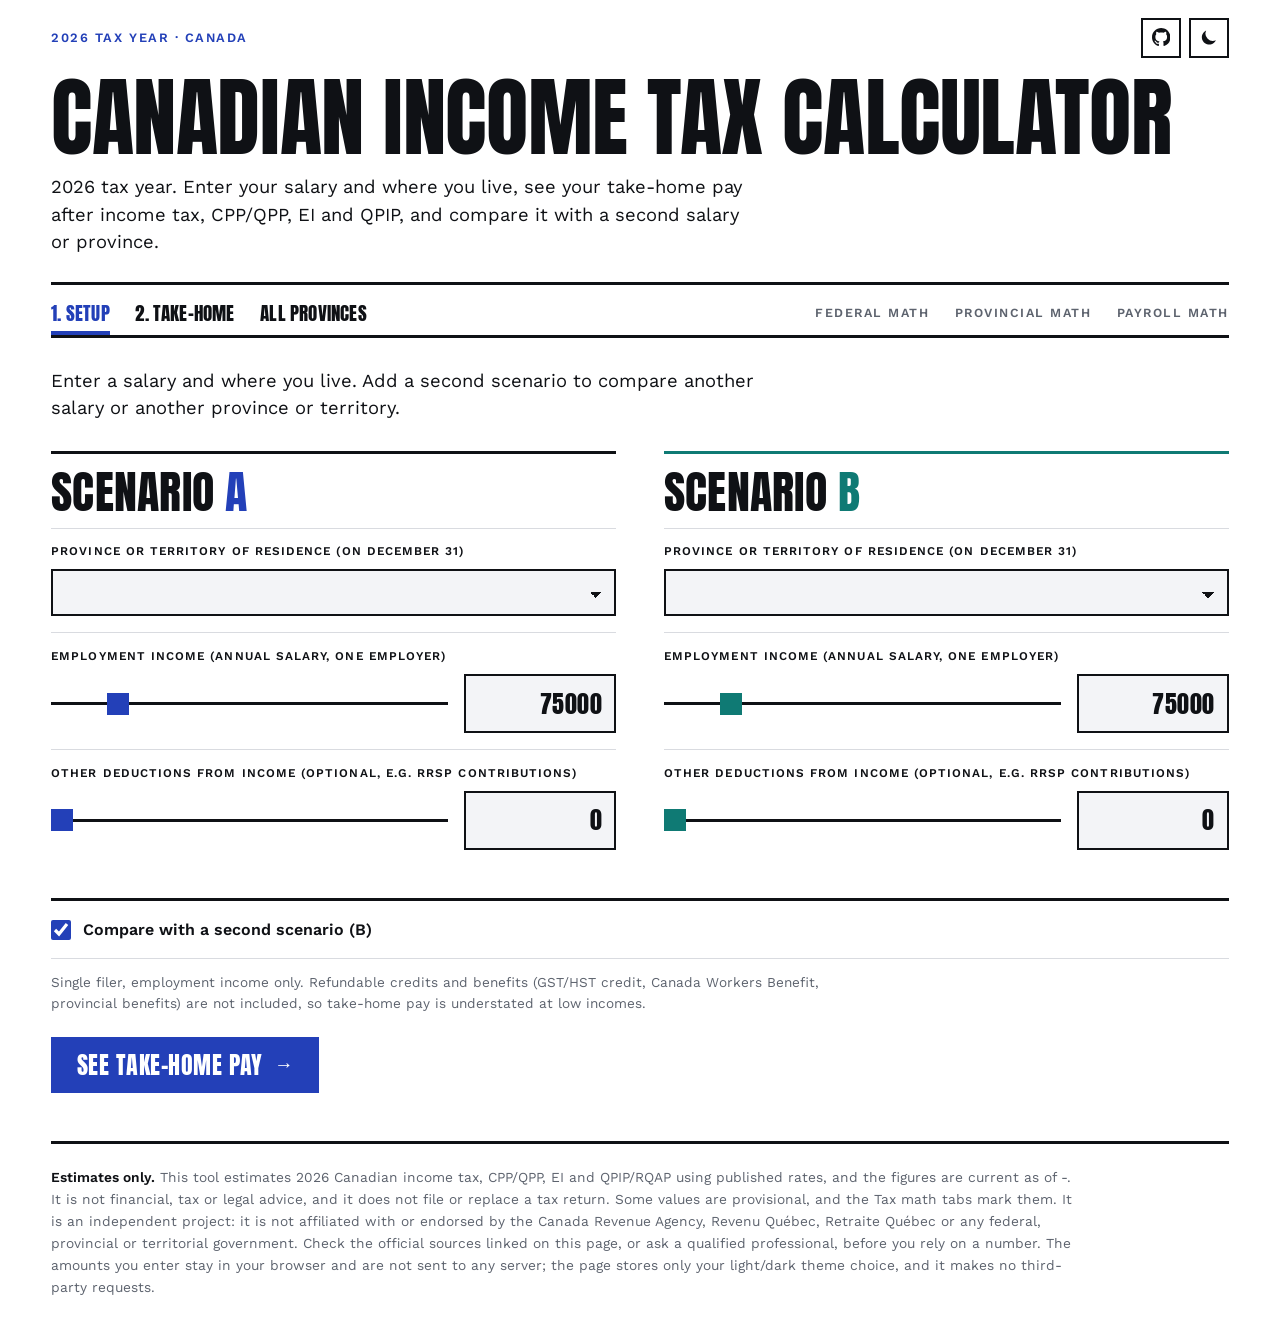
==== commit ad6d86f8: "Add a GitHub source link beside the theme toggle The header now has a square GitHub-mark link to the" ====
--- a/index.html
+++ b/index.html
@@ -17,6 +17,12 @@
         <header class="header">
             <div class="head-bar">
                 <p class="kicker">2026 tax year &middot; Canada</p>
+                <div class="head-actions">
+                <a class="icon-button" href="https://github.com/aaddrick/le_prix_de_respirer" aria-label="Source code on GitHub" title="Source code on GitHub">
+                    <svg aria-hidden="true" fill="currentColor" viewBox="0 0 16 16" xmlns="http://www.w3.org/2000/svg">
+                        <path d="M8 0C3.58 0 0 3.58 0 8c0 3.54 2.29 6.53 5.47 7.59.4.07.55-.17.55-.38 0-.19-.01-.82-.01-1.49-2.01.37-2.53-.49-2.69-.94-.09-.23-.48-.94-.82-1.13-.28-.15-.68-.52-.01-.53.63-.01 1.08.58 1.23.82.72 1.21 1.87.87 2.33.66.07-.52.28-.87.51-1.07-1.78-.2-3.64-.89-3.64-3.95 0-.87.31-1.59.82-2.15-.08-.2-.36-1.02.08-2.12 0 0 .67-.21 2.2.82.64-.18 1.32-.27 2-.27.68 0 1.36.09 2 .27 1.53-1.04 2.2-.82 2.2-.82.44 1.1.16 1.92.08 2.12.51.56.82 1.27.82 2.15 0 3.07-1.87 3.75-3.65 3.95.29.25.54.73.54 1.48 0 1.07-.01 1.93-.01 2.2 0 .21.15.46.55.38A8.013 8.013 0 0016 8c0-4.42-3.58-8-8-8z"></path>
+                    </svg>
+                </a>
                 <button id="theme-toggle" class="theme-toggle" type="button" aria-label="Toggle dark mode">
                     <svg id="theme-toggle-dark-icon" aria-hidden="true" fill="currentColor" viewBox="0 0 20 20" xmlns="http://www.w3.org/2000/svg">
                         <path d="M17.293 13.293A8 8 0 016.707 2.707a8.001 8.001 0 1010.586 10.586z"></path>
@@ -25,6 +31,7 @@
                         <path fill-rule="evenodd" d="M10 2a1 1 0 011 1v1a1 1 0 11-2 0V3a1 1 0 011-1zm4 8a4 4 0 11-8 0 4 4 0 018 0zm-.464 4.95l.707.707a1 1 0 001.414-1.414l-.707-.707a1 1 0 00-1.414 1.414zm2.12-10.607a1 1 0 010 1.414l-.706.707a1 1 0 11-1.414-1.414l.707-.707a1 1 0 011.414 0zM17 11a1 1 0 100-2h-1a1 1 0 100 2h1zm-7 4a1 1 0 011 1v1a1 1 0 11-2 0v-1a1 1 0 011-1zM5.05 6.464A1 1 0 106.465 5.05l-.708-.707a1 1 0 00-1.414 1.414l.707.707zm1.414 8.486l-.707.707a1 1 0 01-1.414-1.414l.707-.707a1 1 0 011.414 1.414zM4 11a1 1 0 100-2H3a1 1 0 000 2h1z" clip-rule="evenodd"></path>
                     </svg>
                 </button>
+                </div>
             </div>
             <h1 class="main-title">Canadian Income Tax Calculator</h1>
             <p class="subtitle">2026 tax year. Enter your salary and where you live, see your take-home pay after income tax, CPP/QPP, EI and QPIP, and compare it with a second salary or province.</p>
--- a/styles.css
+++ b/styles.css
@@ -30,11 +30,13 @@
   --accent:         #2340b8;   /* the one accent: links, kickers, numbers */
   --block:          #2340b8;   /* solid accent blocks */
   --on-block:       #ffffff;
+  --ink-block:      #0f1115;   /* loss band: an ink block, not red */
+  --on-ink-block:   #f0efe9;
 
   /* Muted hues: badges, flags, bars and the difference colour only */
   --c-teal:  #0f7a74;  --t-teal:  #e8f5f3;
   --c-green: #23794a;  --t-green: #eaf5ee;
-  --c-amber: #965808;  --t-amber: #fbf2e3;   /* darker than the reference #a3610a: AA on its tint (D48) */
+  --c-amber: #965808;  --t-amber: #fbf2e3;   /* darker than the reference #a3610a to meet WCAG AA 4.5:1 on its tint */
   --c-red:   #b3261e;  --t-red:   #fcecea;
   --on-hue:  #ffffff;                         /* text on a solid hue segment */
 
@@ -54,6 +56,8 @@
   --accent:         #8fa3ff;
   --block:          #3d5cff;
   --on-block:       #ffffff;
+  --ink-block:      #f0efe9;
+  --on-ink-block:   #0d0e11;
 
   --c-teal:  #5fd0c4;  --t-teal:  #0f2523;
   --c-green: #6fd38f;  --t-green: #12261a;
@@ -115,7 +119,7 @@
 }
 
 /* ============================================================
-   HEADER — kicker + theme toggle, poster title, lede
+   HEADER — kicker + GitHub link + theme toggle, poster title, lede
    ============================================================ */
 .header { padding-block: 1.1rem 1.6rem; }
 .head-bar { display: flex; align-items: center; justify-content: space-between; gap: 1rem; }
@@ -129,15 +133,16 @@
 }
 .subtitle { font-size: 1.15rem; line-height: 1.5; max-width: 44rem; margin-top: 1rem; }
 
-.theme-toggle {
+.head-actions { display: flex; gap: .5rem; }
+.theme-toggle, .icon-button {
   display: inline-grid; place-items: center;
   width: 2.5rem; height: 2.5rem;
   background: transparent; color: var(--text);
   border: 2px solid var(--rule); border-radius: 0;
   cursor: pointer;
 }
-.theme-toggle svg { width: 1.15rem; height: 1.15rem; }
-.theme-toggle:hover { background: var(--text); color: var(--bg); }
+.theme-toggle svg, .icon-button svg { width: 1.15rem; height: 1.15rem; }
+.theme-toggle:hover, .icon-button:hover { background: var(--text); color: var(--bg); }
 
 /* ============================================================
    TABS — poster labels on a 3px rule
@@ -303,7 +308,7 @@
 .headline-sub { font-size: .95rem; color: var(--text-secondary); margin-top: .5rem; }
 .headline-sub span { font-weight: 600; color: var(--text); }
 
-/* B in teal (D50) */
+/* B in teal (Scenario B gets its own muted teal; A stays cobalt) */
 .headline-b { border-top-color: var(--c-teal); }
 .headline-b .headline-value { color: var(--c-teal); }
 
@@ -315,7 +320,7 @@
   background: var(--band); color: var(--on-band);
 }
 .headline-grid:has(#out-diff-take-home.diff-negative) .headline-diff,
-.headline-grid:has(#out-diff-take-home.diff-negative) .diff-sentence { --band: var(--c-red); --on-band: var(--on-hue); }
+.headline-grid:has(#out-diff-take-home.diff-negative) .diff-sentence { --band: var(--ink-block); --on-band: var(--on-ink-block); }
 .headline-grid:has(#out-diff-take-home:not(.diff-negative):not(.diff-positive)) .headline-diff,
 .headline-grid:has(#out-diff-take-home:not(.diff-negative):not(.diff-positive)) .diff-sentence { --band: var(--surface); --on-band: var(--text); }
 .headline-diff {
@@ -573,9 +578,9 @@
   .main-content { padding-top: .8rem; }
   .section-title { font-size: 1.8rem; padding: .4rem 0 .5rem; }
   .input-group { padding-top: .7rem; }
-  .tab-navigation { gap: 0 1.1rem; }
+  .tab-navigation { gap: 0 .7rem; }
   .tab-button { font-size: 1.05rem; padding-top: .65rem; }
-  .tab-button.tab-secondary { font-size: .72rem; letter-spacing: .1em; }
+  .tab-button.tab-secondary { font-size: .7rem; letter-spacing: .06em; flex: 1 1 0; text-align: center; }
   #provinces-tab { margin-right: 0; }
   .input-row { grid-template-columns: minmax(0, 1fr) 8rem; gap: .8rem; }
   .primary-button { width: 100%; justify-content: center; }
